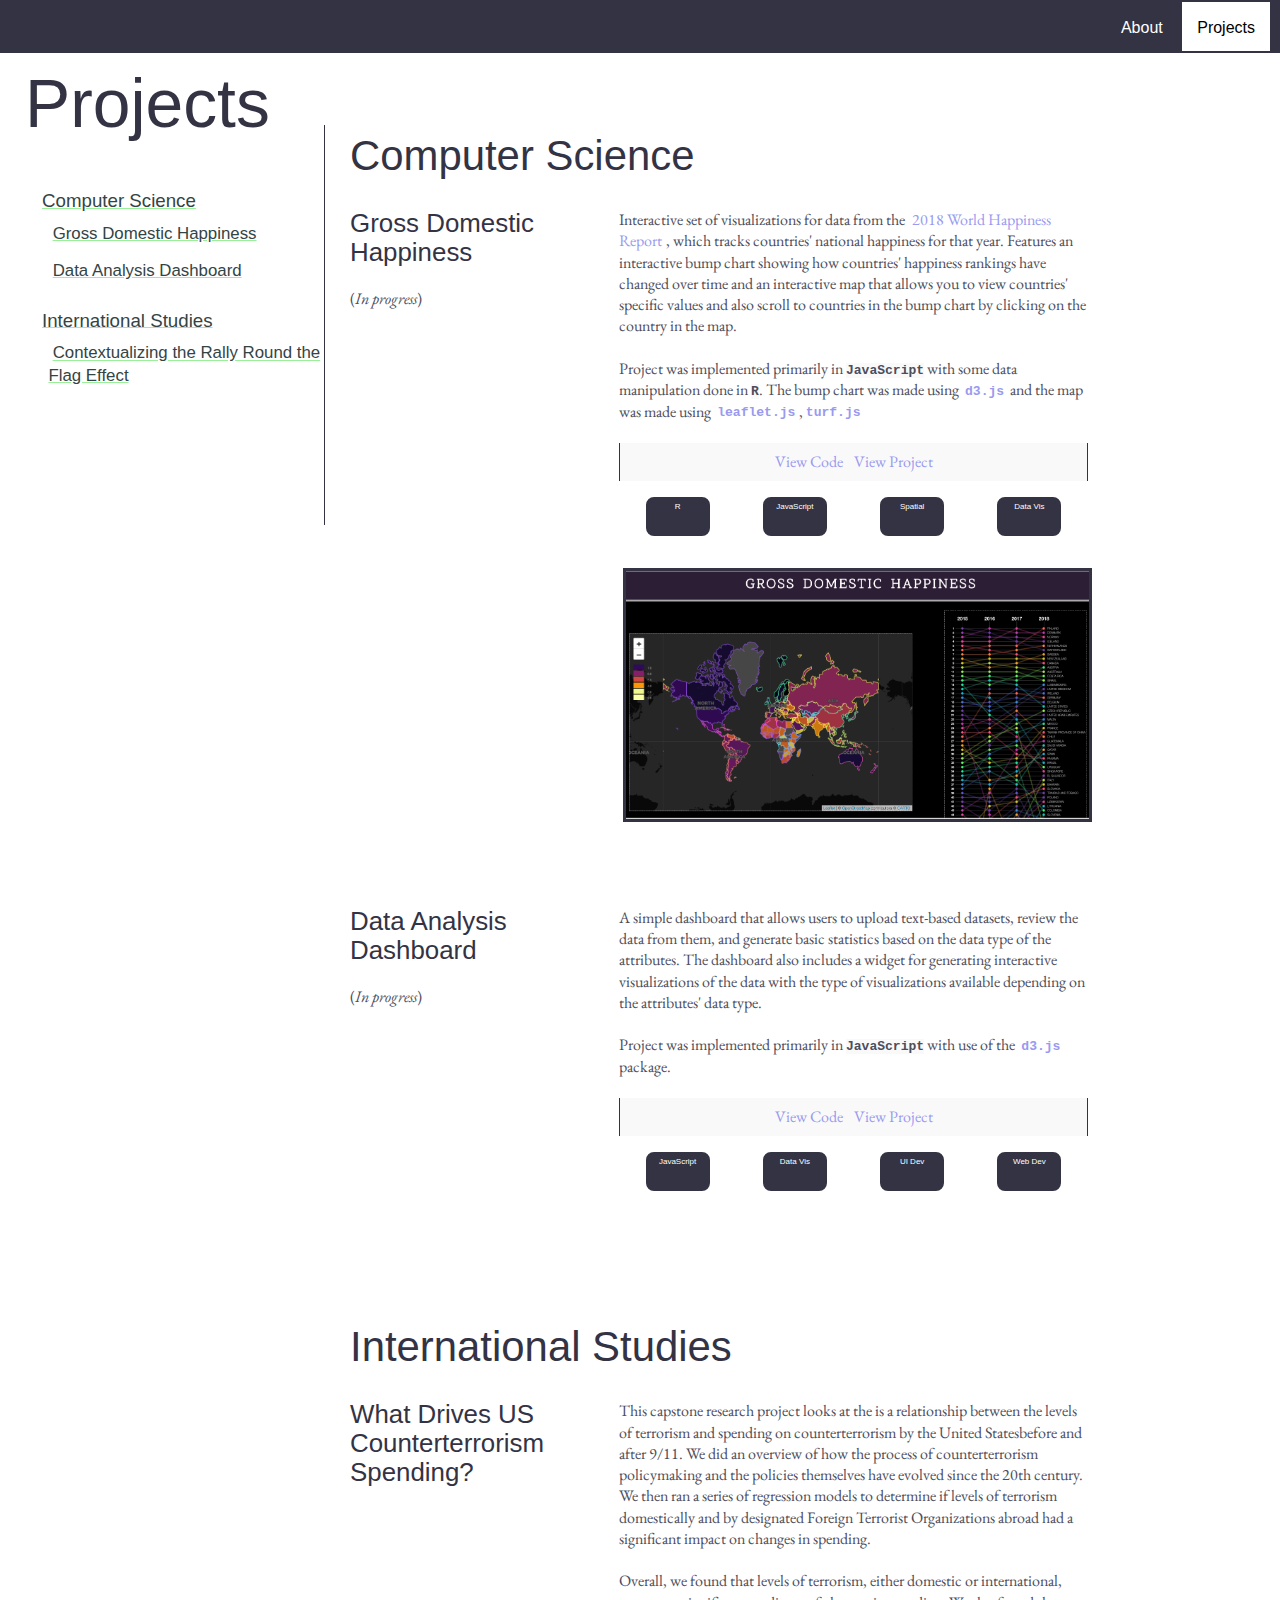
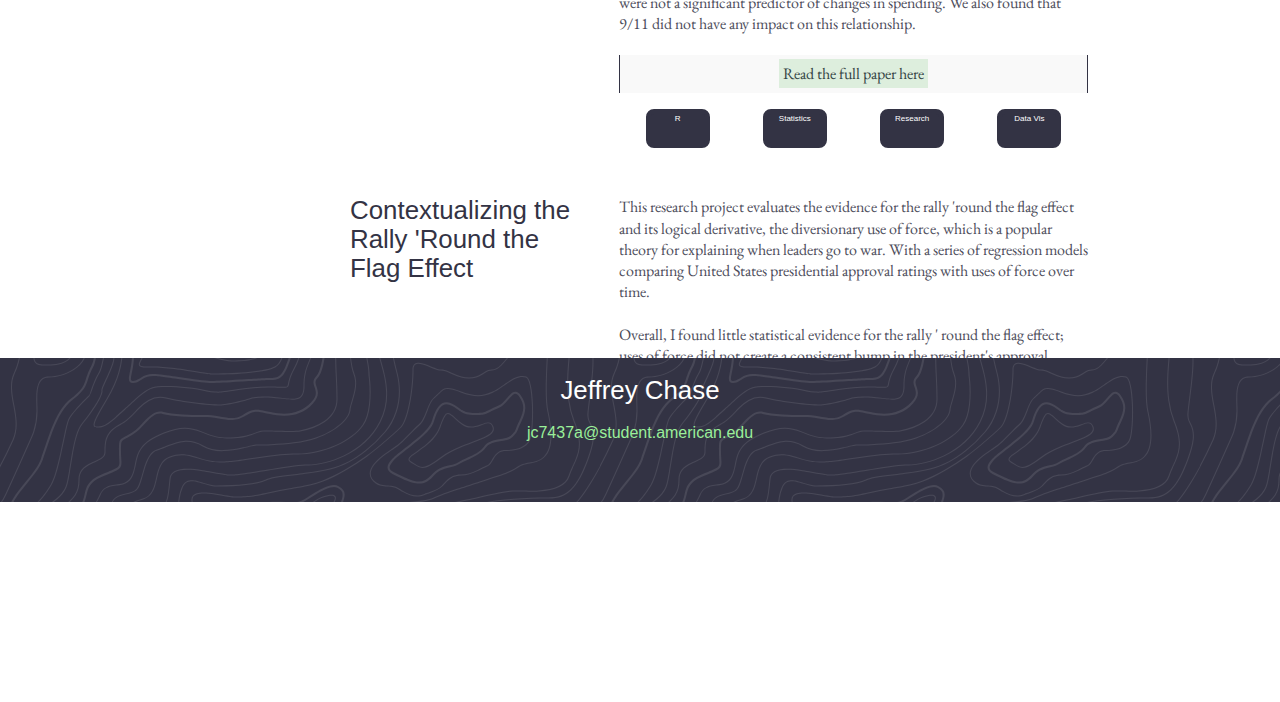
==== projects.html @ e6c0505d "updated background; added content" ====
<!DOCTYPE html>
<html lang="en">

<head>
  <meta charset="utf-8">
  <meta name="viewport" content="width=device-width, initial-scale=1.0">
  <title>Jeffrey Chase | Personal Webpage</title>
  <link rel="stylesheet" href="styles/reset.css">
  <link href="https://fonts.googleapis.com/css?family=EB+Garamond|Inconsolata" rel="stylesheet">
  <link rel="stylesheet" href="https://use.fontawesome.com/releases/v5.8.1/css/all.css" integrity="sha384-50oBUHEmvpQ+1lW4y57PTFmhCaXp0ML5d60M1M7uH2+nqUivzIebhndOJK28anvf" crossorigin="anonymous">
  <link rel="stylesheet" href="styles/base.css">
  <script src="scripts/dynamic.js"></script>
</head>


<body>
  <header>
    <h1> Projects </h1>

    <ul id="internal-nav">
      <li>
        <a href="#comp-sci">Computer Science</a>
        <ul>
          <li><a href="#gross-domestic-happiness">Gross Domestic Happiness</a></li>
          <li><a href="#data-analysis-dashboard">Data Analysis Dashboard</a></li>
        </ul>
      </li>
      <li>
        <a href="#international-studies">International Studies</a>
        <ul>
          <li><a href="#rally">Contextualizing the Rally Round the Flag Effect</a></li>
        </ul>
      </li>

    </ul>
  </header>
  <nav>
    <button class="navbutton fas fa-bars"></button>
    <ul>
      <li><a href="index.html">About</a></li>
      <!--      <li><a href="resume.html">Resume</a></li>-->
      <!--      <li><a href="research.html">Research</a></li>-->
      <li><a class='current' href="projects.html">Projects</a></li>
    </ul>
  </nav>
  <article>
    <h2 id="comp-sci"> Computer Science </h2>
    <section>
      <div class="columns">
        <div class='left'>
          <h3 id="gross-domestic-happiness"> Gross Domestic Happiness </h3>
          <p> (<em>In progress</em>) </p>
        </div>

        <div class='right'>
          <p>
            Interactive set of visualizations for data from the <a href="http://worldhappiness.report/ed/2018/">2018 World Happiness Report</a>, which tracks countries' national happiness for that year. Features an interactive bump chart showing how countries' happiness rankings have changed over time and an interactive map that allows you to view countries' specific values and also scroll to countries in the bump chart by clicking on the country in the map.
          </p>
          <p>
            Project was implemented primarily in <span class="code javascript lang">JavaScript</span> with some data manipulation done in <span class="code r lang">R</span>. The bump chart was made using <a target="_blank" href="https://d3js.org/" class="code">d3.js</a> and the map was made using <a target="_blank" href="https://leafletjs.com/" class="code">leaflet.js</a>,<a class="code" href="http://turfjs.org/" target="_blank">turf.js</a>
          </p>
          <div class="links">
            <a href="https://github.com/jeffrey-chase/Gross_Domestic_Happiness">View Code <span class="fab fa-github" target="_blank"> </span></a> <a href="https://jeffrey-chase.github.io/Gross_Domestic_Happiness/" target="_blank"> View Project <span class='far fa-window-maximize'></span></a>
          </div>
          <div class="tags">
            <div>
              <span class="fab fa-r-project"></span>
              <span>R</span>
            </div>
            <div>
              <span class="fab fa-js"></span>
              <span>JavaScript</span>
            </div>
            <div>
              <span class="fas fa-globe-americas"></span>
              <span>Spatial</span>
            </div>
            <div>
              <span class="fas fa-chart-area"></span>
              <span>Data Vis</span>
            </div>
          </div>
          <a href="https://jeffrey-chase.github.io/Gross_Domestic_Happiness/">
            <img class='preview' src="content/img/previews/gdh_screencapture.png">
          </a>
        </div>
      </div>
      <div class="columns">
        <div class='left'>
          <h3 id="data-analysis-dashboard"> Data Analysis Dashboard </h3>
          <p> (<em>In progress</em>) </p>

        </div>

        <div class='right'>

          <p>
            A simple dashboard that allows users to upload text-based datasets, review the data from them, and generate basic statistics based on the data type of the attributes. The dashboard also includes a widget for generating interactive visualizations of the data with the type of visualizations available depending on the attributes' data type.
          </p>
          <p>
            Project was implemented primarily in <span class="code javascript lang">JavaScript</span> with use of the <a target="_blank" href="https://d3js.org/" class="code">d3.js</a> package.
          </p>
          <div class="links">
            <a href="https://github.com/jeffrey-chase/data-analysis-dashboard">View Code <span class="fab fa-github" target="_blank"> </span></a> <a href="https://jeffrey-chase.github.io/data-analysis-dashboard/" target="_blank"> View Project <span class='far fa-window-maximize'></span></a>
          </div>

          <div class="tags">
            <div>
              <span class="fab fa-js"></span>
              <span>JavaScript</span>
            </div>
            <div>
              <span class="fas fa-chart-area"></span>
              <span>Data Vis</span>
            </div>
            <div>
              <span class="fas fa-sliders-h"></span>
              <span>UI Dev</span>
            </div>
            <div>
              <span class="fas fa-globe"></span>
              <span>Web Dev</span>
            </div>
          </div>

        </div>
      </div>
    </section>
  </article>

  <article>
    <h2 id="international-studies"> International Studies </h2>
    <section>
      <div class="columns">
        <div class="left">
          <h3 id="counterterrorism-spending"> What Drives US Counterterrorism Spending? </h3>
        </div>
        <div class="right">
          <p>
            This capstone research project looks at the is a relationship between the levels of terrorism and spending on counterterrorism by the United Statesbefore and after 9/11. We did an overview of how the process of counterterrorism policymaking and the policies themselves have evolved since the 20th century. We then ran a series of regression models to determine if levels of terrorism domestically and by designated Foreign Terrorist Organizations abroad had a significant impact on changes in spending.
          </p>
          <p>
            Overall, we found that levels of terrorism, either domestic or international, were not a significant predictor of changes in spending. We also found that 9/11 did not have any impact on this relationship. 
          </p>
          <div class="links">
            <a href="content/articles/Chase_Holton_Capstone.pdf" target="_blank">Read the full paper here <span class="fas fa-file"></span></a>
          </div>
          <div class="tags">
            <div>
              <span class="fab fa-r-project"></span>
              <span>R</span>
            </div>
            <div>
              <span class="fas fa-calculator"></span>
              <span>Statistics</span>
            </div>
            <div>
              <span class="fas fa-book"></span>
              <span>Research</span>
            </div>
            <div>
              <span class="fas fa-chart-area"></span>
              <span>Data Vis</span>
            </div>
          </div>
        </div>
      </div>
      <div class="columns">
        <div class="left">
          <h3 id="rally"> Contextualizing the Rally &#39;Round the Flag Effect </h3>
        </div>
        <div class="right">
          <p>
            This research project evaluates the evidence for the rally &#39;round the flag effect and its logical derivative, the diversionary use of force, which is a popular theory for explaining when leaders go to war. With a series of regression models comparing United States presidential approval ratings with uses of force over time.
          </p>
          <p>
            Overall, I found little statistical evidence for the rally &#39; round the flag effect; uses of force did not create a consistent bump in the president's approval ratings.
          </p>
          <div class="links">
            <a href="content/articles/Chase_Rally_Paper.pdf" target="_blank">Read the full paper here <span class="fas fa-file"></span></a>
          </div>
          <div class="tags">
            <div>
              <span class="fab fa-r-project"></span>
              <span>R</span>
            </div>
            <div>
              <span class="fas fa-calculator"></span>
              <span>Statistics</span>
            </div>
            <div>
              <span class="fas fa-book"></span>
              <span>Research</span>
            </div>
            <div>
              <span class="fas fa-chart-area"></span>
              <span>Data Vis</span>
            </div>
          </div>
        </div>
      </div>
    </section>

  </article>
  <footer>
    <div>
      <h3>Jeffrey Chase</h3>
      <ul>
        <li><a href="mailto:jc7437a@student.american.edu">jc7437a@student.american.edu</a></li>
        <li>
          <a class="fab fa-linkedin" href="https://www.linkedin.com/in/jeffrey-chase-7b0656160/" target="_blank"></a>
          <a class="fab fa-github" href="https://github.com/jeffrey-chase" target="_blank"></a>
        </li>
      </ul>
    </div>
  </footer>
</body>

</html>
---- styles/base.css ----
/* Base Settings */
html {
  box-sizing: border-box;
  margin: 0;
}

*,
*:before,
*:after {
  box-sizing: inherit;
}

body {
/*  background-image: url(../content/img/backgrounds/diagonal-lines.svg);*/
  color: #4D4D5B;
  font-family: "EB Garamond", "Garamond", "Times New Roman", "Times", serif;
  font-size: 1em;
  height: 100%;
  line-height: 1.33;
  margin-top: 50px;
  min-height: 100vh;
  position: relative;
  -webkit-font-smoothing: antialiased;
  -moz-osx-font-smoothing: grayscale;
}

em {
  font-style: italic;
}

p {
  margin: 1.33em 0;
}

p:first-child {
  margin: 0 0 1.33em 0;
}

h1,
h2,
h3,
h4 {
  color: #333344;
  font-weight: 300;
  font-family: "HelveticaNeue-Light", "Helvetica Neue Light", "Helvetica Neue", Helvetica, Arial, "Lucida Grande", sans-serif;
}

h1 {
  font-size: 4.236em;
  line-height: 1.33;
  margin: 0.5em 1em;

}

h2 {
  font-size: 2.618em;
  line-height: 1.22;
  margin: 0.67em 0;
}

h3,
h4 {

  font-size: 1.618em;
  line-height: 1.111;
  margin: 0.67em 0;
}

h4 {
  font-size: 1.314em;
}

a {
  background: #DDEEDD;
  color: #334444;
  padding: 0.25em;
}

a:visited {
  color: #EF999A;
}

a:hover {
  border-bottom: 0.215em solid #9AEF99;
  color: #333344;
  text-decoration: none;
}

a[href^='http'] {
  background: none;
  border-bottom: none;
  color: #999aef;
}

a[href^='http']:hover {
  color: #9AEF99;
}

a[class^='fa'] {
  color: inherit;
  font-size: 1.25em;
}

a[href^='#'] {
  background: none;
  text-decoration: underline;
  text-decoration-color: #9AEF99;
}

a[href^='#']:visited {
  color: inherit;
}

a[href^='#']:hover {
  border: none;
  color: #9AEF99;
}

img.preview {
  border: 0.2em solid #333344;
  margin: 2em 0;
  width: 100%;
}




/* Header and Navigation Bar Styling */

header {
  background: white;
  text-align: center;
  font-family: "HelveticaNeue-Light", "Helvetica Neue Light", "Helvetica Neue", Helvetica, Arial, "Lucida Grande", sans-serif;
  width: 100%;
}

header::after {
  border-top: 0.22em solid #333344;
  /*  float: right;*/
  display: block;
  margin: 0 auto;
  width: 66%;
  content: "";

}

header ul {
  padding: 0;
}


header li {
  font-size: 0.9em;
  padding: 0.33em 0 0.33em 0.33em;
  margin: 0.22em 0 0.22em 0.33em;
  list-style: none;
}


header [class^='fa']::before {
  font-size: 1.5em;
}


nav {
  background: #333344;
  border-bottom: 0.25em solid #333344;
  font-family: "HelveticaNeue-Light", "Helvetica Neue Light", "Helvetica Neue", Helvetica, Arial, "Lucida Grande", sans-serif;
  /*  padding: 15px;*/
  position: fixed;
  text-align: right;
  top: 0px;
  right: 0;
  left: 0;
  width: 100%;
}

nav ul {
  display: none;
  width: 100vw;

}

nav li {
  text-align: center;
  margin: 0;
  width: 100%;
}

nav ul.show {
  display: block;
  margin: 0;
  padding: 0;
}

.navbutton {
  border: none;
  background: #333344;
  color: white;
  display: inline-block;
  font-size: 1.5em;
  padding: 10px;
}

.navbutton:active {
  color: #9AEF99;
}

nav a {
  background: none;
  color: white;
  display: inline-block;
  padding: 15px 15px 10px 15px;
  width: 100%;
}

nav a:hover,
nav a:visited,
nav a:active,
.current {
  background: white !important;
}

.current {
  border-bottom: 0.215em solid white;
  color: black !important;
}

#internal-nav {
  display: none;
  font-size: 1.3em;
}


/* Footer */
footer {
  /*  background: #333344;*/
  background-color: #333344;
  background-image: url(../content/img/backgrounds/topography.svg);
  /*  filter: opacity(50%);*/
  font-family: "Helvetica Neue", Helvetica, Arial, "Lucida Grande", sans-serif;
  bottom: 0;
  position: absolute;
  text-align: center;
  width: 100%;
}



footer h3 {
  color: white !important;
}

footer a {
  background: none;
  color: #9AEF99 !important;
}

footer a:hover {
  color: #D9F9D9 !important;
}

/* Body Copy Layout */

article {
  margin-top: 130px;
  width: 80%;
  margin-left: 10%;
}

.columns {
  align-content: center;
  align-items: flex-start;
  display: flex;
  flex-flow: row wrap;
  justify-content: space-between;
}

.columns:not(:first-child) {
  margin-top: 3em;
}


.left {
  flex: 1 1 100px;
  padding: 0 2em 0 0;
}

.left h3 {
  margin-top: 0;
}

.right {
  flex: 1 3 300px;
}

.links {
  background: #f9f9f9;
  border-left: 0.11em solid #333344;
  border-right: 0.11em solid #333344;
  padding: 0.5em;
  text-align: center;
}

.tags {
  align-content: center;
  display: flex;
  font-family: "HelveticaNeue-Light", "Helvetica Neue Light", "Helvetica Neue", Helvetica, Arial, "Lucida Grande", sans-serif;
  flex-flow: row wrap;
  justify-content: space-around;
  text-align: center;
  margin-top: 1em;
}

.tags div {
  background: #333344;
  border: 0.33em solid #333344;
  border-radius: 0.5em;
  color: white;
  height: 2.47em;
  width: 4em;


}

.tags div span:nth-child(1) {
  font-size: 1.33em;
}

.tags div span:nth-child(2) {
  display: block;
  font-size: 0.5em;
}

article:last-of-type {
  margin-bottom: 200px;
}

li {
  margin: 0.66em 0 1em 0;
}

/* Code */

code,
.code {
  background: #f9f9f9;
  font-size: 0.814em;
  font-weight: bolder;
  font-family: 'Incosolata', 'Courier New', 'Courier', monospace;
  /*  letter-spacing: 0.1em;*/
}

.lang {
  font-weight: bold
}

.javascript {
  /*  background: #ffff99;*/
}

.r {
  /*  background: #ccccff;*/
}



@media only screen and (min-width: 800px) {

  header {
    min-height: 500px;
    text-align: left;
    position: fixed;
    left: 25px;
    top: 25px;
    width: 300px;
  }

  h1 {
    margin: 0.5em 0;
  }

  header::after {
    border: none;
    border-right: 0.1em solid #333344;
    height: 400px;
    position: absolute;
    top: 100px;
    right: 0;
  }

  nav {
    border: none;
    padding: 2px 10px;
  }

  nav ul {
    display: inline-block;
    float: right;
    position: relative;
    width: auto;
  }

  nav ul li {
    display: inline-block;
    margin: 0;
    list-style: none;
    width: auto;
  }

  .navbutton {
    display: none;
  }

  article {
    width: calc(85% - 350px);
    margin-left: 350px;
  }

  #internal-nav {
    display: block;
  }

}
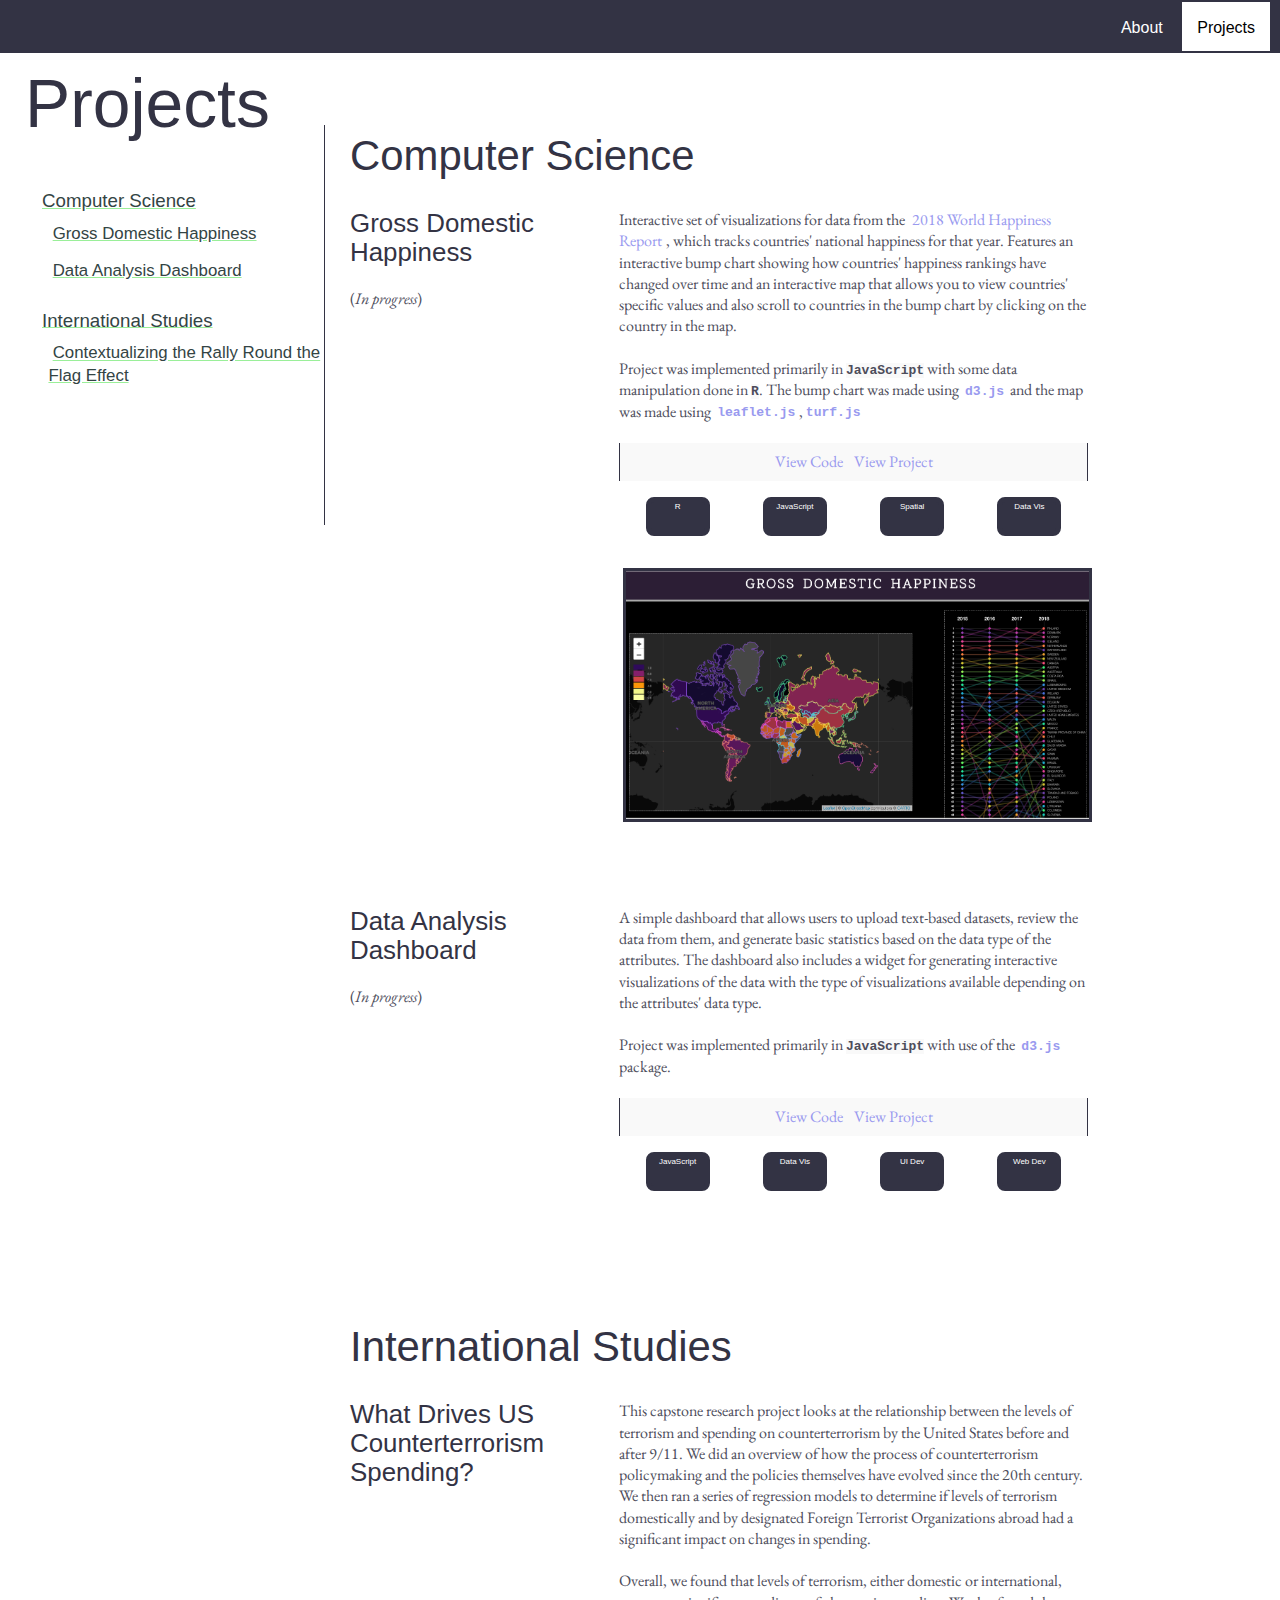
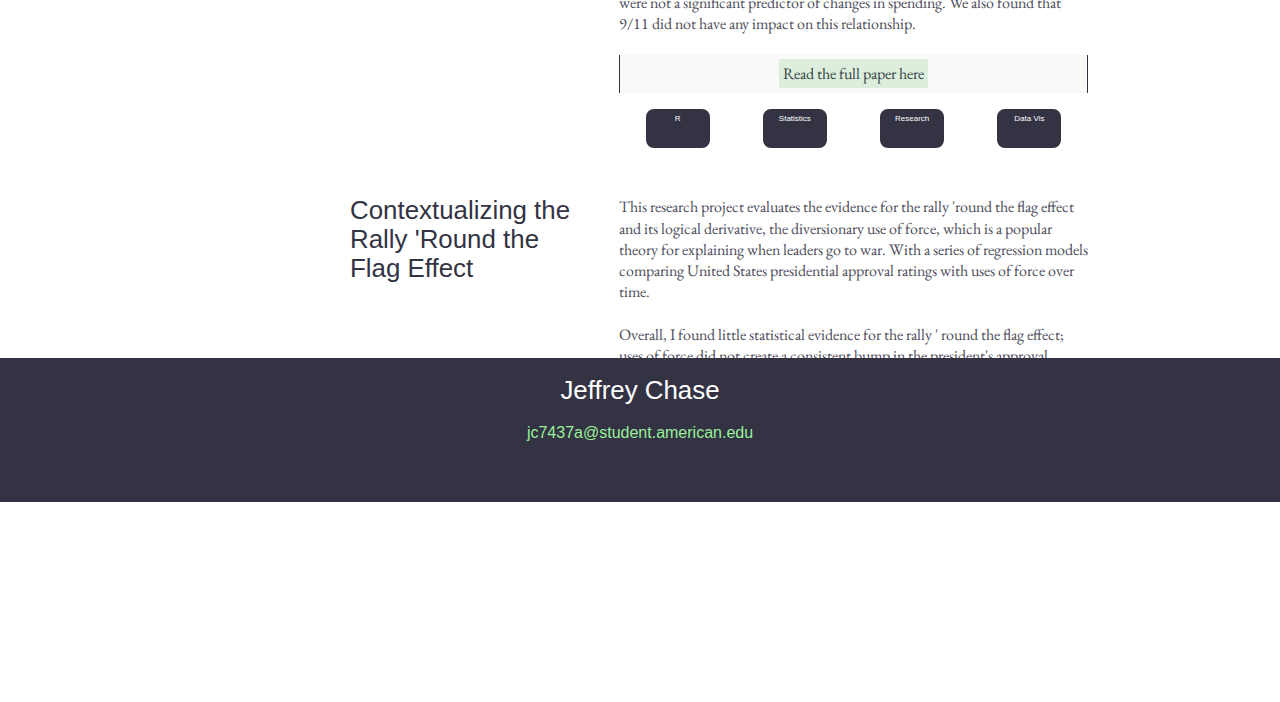
==== commit 1c932013: "typo fixed" ====
--- a/projects.html
+++ b/projects.html
@@ -137,7 +137,7 @@
         </div>
         <div class="right">
           <p>
-            This capstone research project looks at the is a relationship between the levels of terrorism and spending on counterterrorism by the United Statesbefore and after 9/11. We did an overview of how the process of counterterrorism policymaking and the policies themselves have evolved since the 20th century. We then ran a series of regression models to determine if levels of terrorism domestically and by designated Foreign Terrorist Organizations abroad had a significant impact on changes in spending.
+            This capstone research project looks at the relationship between the levels of terrorism and spending on counterterrorism by the United States before and after 9/11. We did an overview of how the process of counterterrorism policymaking and the policies themselves have evolved since the 20th century. We then ran a series of regression models to determine if levels of terrorism domestically and by designated Foreign Terrorist Organizations abroad had a significant impact on changes in spending.
           </p>
           <p>
             Overall, we found that levels of terrorism, either domestic or international, were not a significant predictor of changes in spending. We also found that 9/11 did not have any impact on this relationship. 
--- a/styles/base.css
+++ b/styles/base.css
@@ -11,7 +11,7 @@
 }
 
 body {
-/*  background-image: url(../content/img/backgrounds/diagonal-lines.svg);*/
+  /*  background-image: url(../content/img/backgrounds/diagonal-lines.svg);*/
   color: #4D4D5B;
   font-family: "EB Garamond", "Garamond", "Times New Roman", "Times", serif;
   font-size: 1em;
@@ -236,7 +236,7 @@
 footer {
   /*  background: #333344;*/
   background-color: #333344;
-  background-image: url(../content/img/backgrounds/topography.svg);
+/*  background-image: url(../content/img/backgrounds/diagonal-lines.svg);*/
   /*  filter: opacity(50%);*/
   font-family: "Helvetica Neue", Helvetica, Arial, "Lucida Grande", sans-serif;
   bottom: 0;
@@ -390,6 +390,7 @@
   }
 
   nav {
+/*    background-image: url(../content/img/backgrounds/diagonal-lines.svg);*/
     border: none;
     padding: 2px 10px;
   }
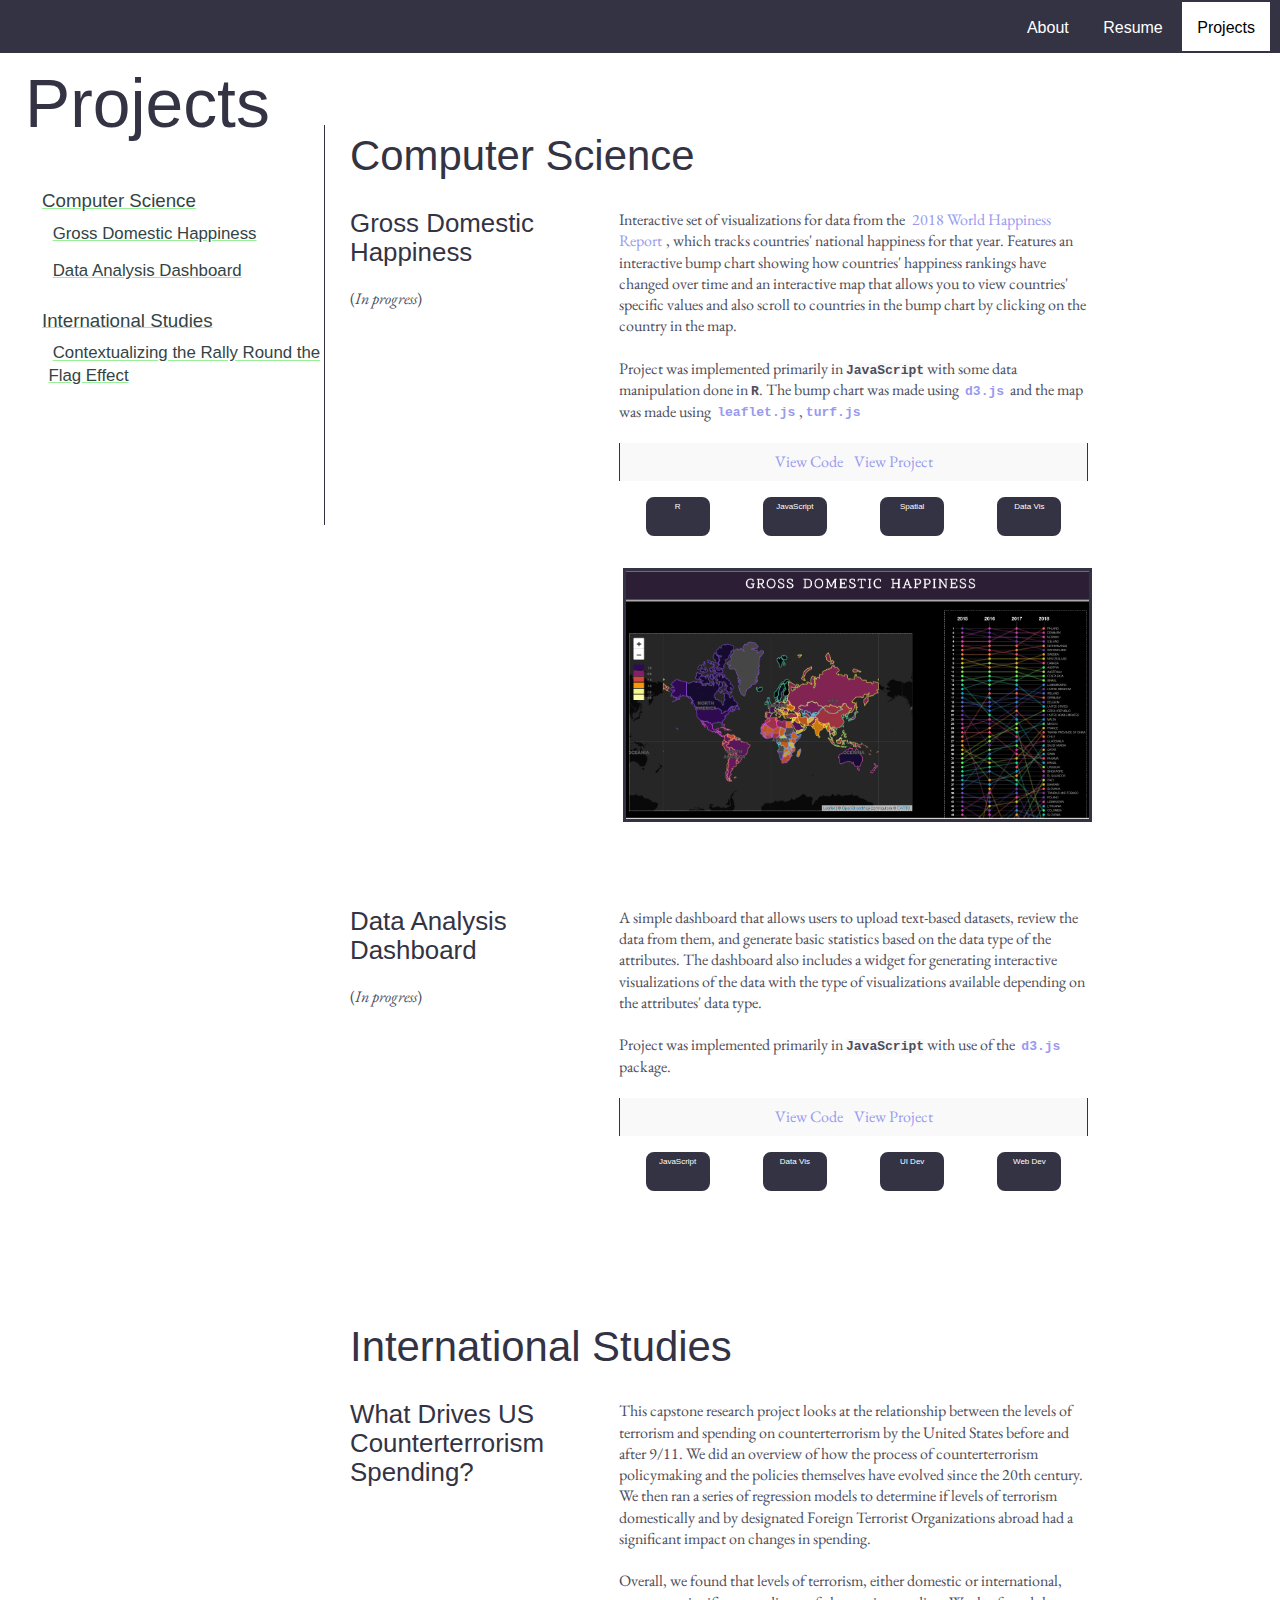
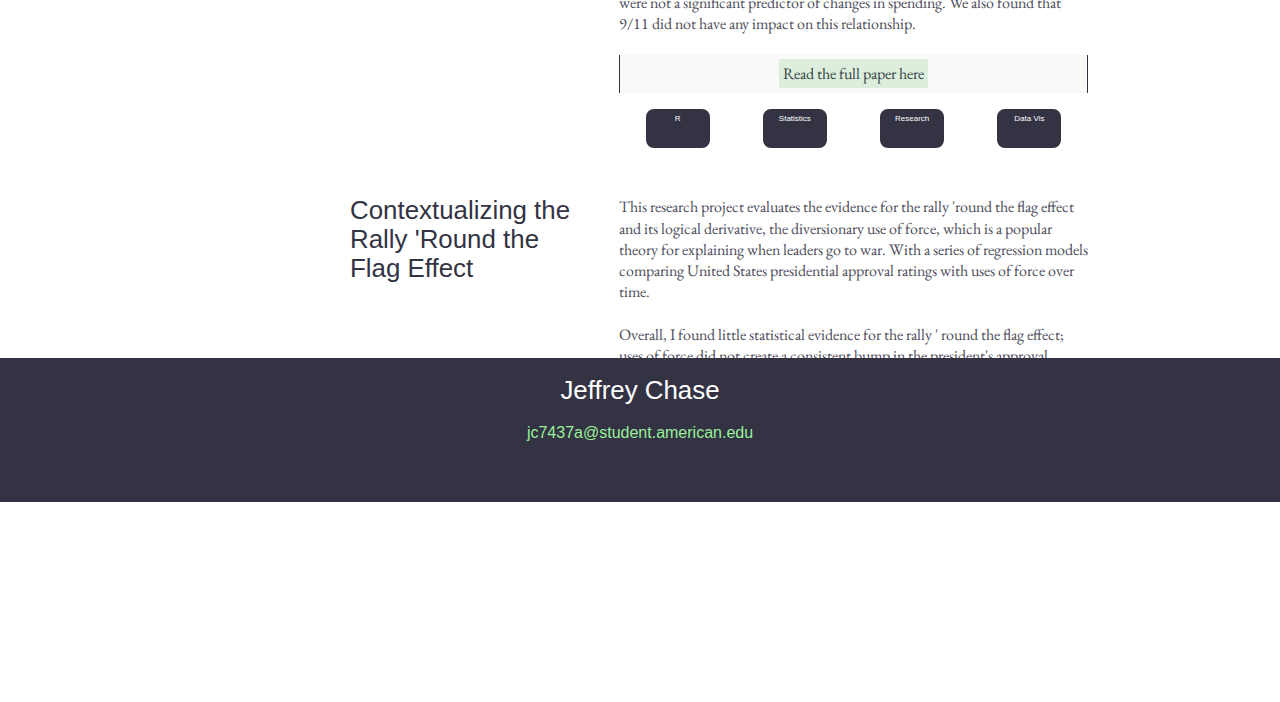
==== commit b9bd78bf: "added resume" ====
--- a/projects.html
+++ b/projects.html
@@ -38,7 +38,7 @@
     <button class="navbutton fas fa-bars"></button>
     <ul>
       <li><a href="index.html">About</a></li>
-      <!--      <li><a href="resume.html">Resume</a></li>-->
+      <li><a href="content/resumes/Jeffrey_Chase_2019_Resume.pdf">Resume</a></li>
       <!--      <li><a href="research.html">Research</a></li>-->
       <li><a class='current' href="projects.html">Projects</a></li>
     </ul>
@@ -140,7 +140,7 @@
             This capstone research project looks at the relationship between the levels of terrorism and spending on counterterrorism by the United States before and after 9/11. We did an overview of how the process of counterterrorism policymaking and the policies themselves have evolved since the 20th century. We then ran a series of regression models to determine if levels of terrorism domestically and by designated Foreign Terrorist Organizations abroad had a significant impact on changes in spending.
           </p>
           <p>
-            Overall, we found that levels of terrorism, either domestic or international, were not a significant predictor of changes in spending. We also found that 9/11 did not have any impact on this relationship. 
+            Overall, we found that levels of terrorism, either domestic or international, were not a significant predictor of changes in spending. We also found that 9/11 did not have any impact on this relationship.
           </p>
           <div class="links">
             <a href="content/articles/Chase_Holton_Capstone.pdf" target="_blank">Read the full paper here <span class="fas fa-file"></span></a>
--- a/styles/base.css
+++ b/styles/base.css
@@ -236,7 +236,7 @@
 footer {
   /*  background: #333344;*/
   background-color: #333344;
-/*  background-image: url(../content/img/backgrounds/diagonal-lines.svg);*/
+  /*  background-image: url(../content/img/backgrounds/diagonal-lines.svg);*/
   /*  filter: opacity(50%);*/
   font-family: "Helvetica Neue", Helvetica, Arial, "Lucida Grande", sans-serif;
   bottom: 0;
@@ -390,7 +390,7 @@
   }
 
   nav {
-/*    background-image: url(../content/img/backgrounds/diagonal-lines.svg);*/
+    /*    background-image: url(../content/img/backgrounds/diagonal-lines.svg);*/
     border: none;
     padding: 2px 10px;
   }
@@ -409,6 +409,11 @@
     width: auto;
   }
 
+  .left {
+/*    text-align: right;*/
+
+  }
+
   .navbutton {
     display: none;
   }
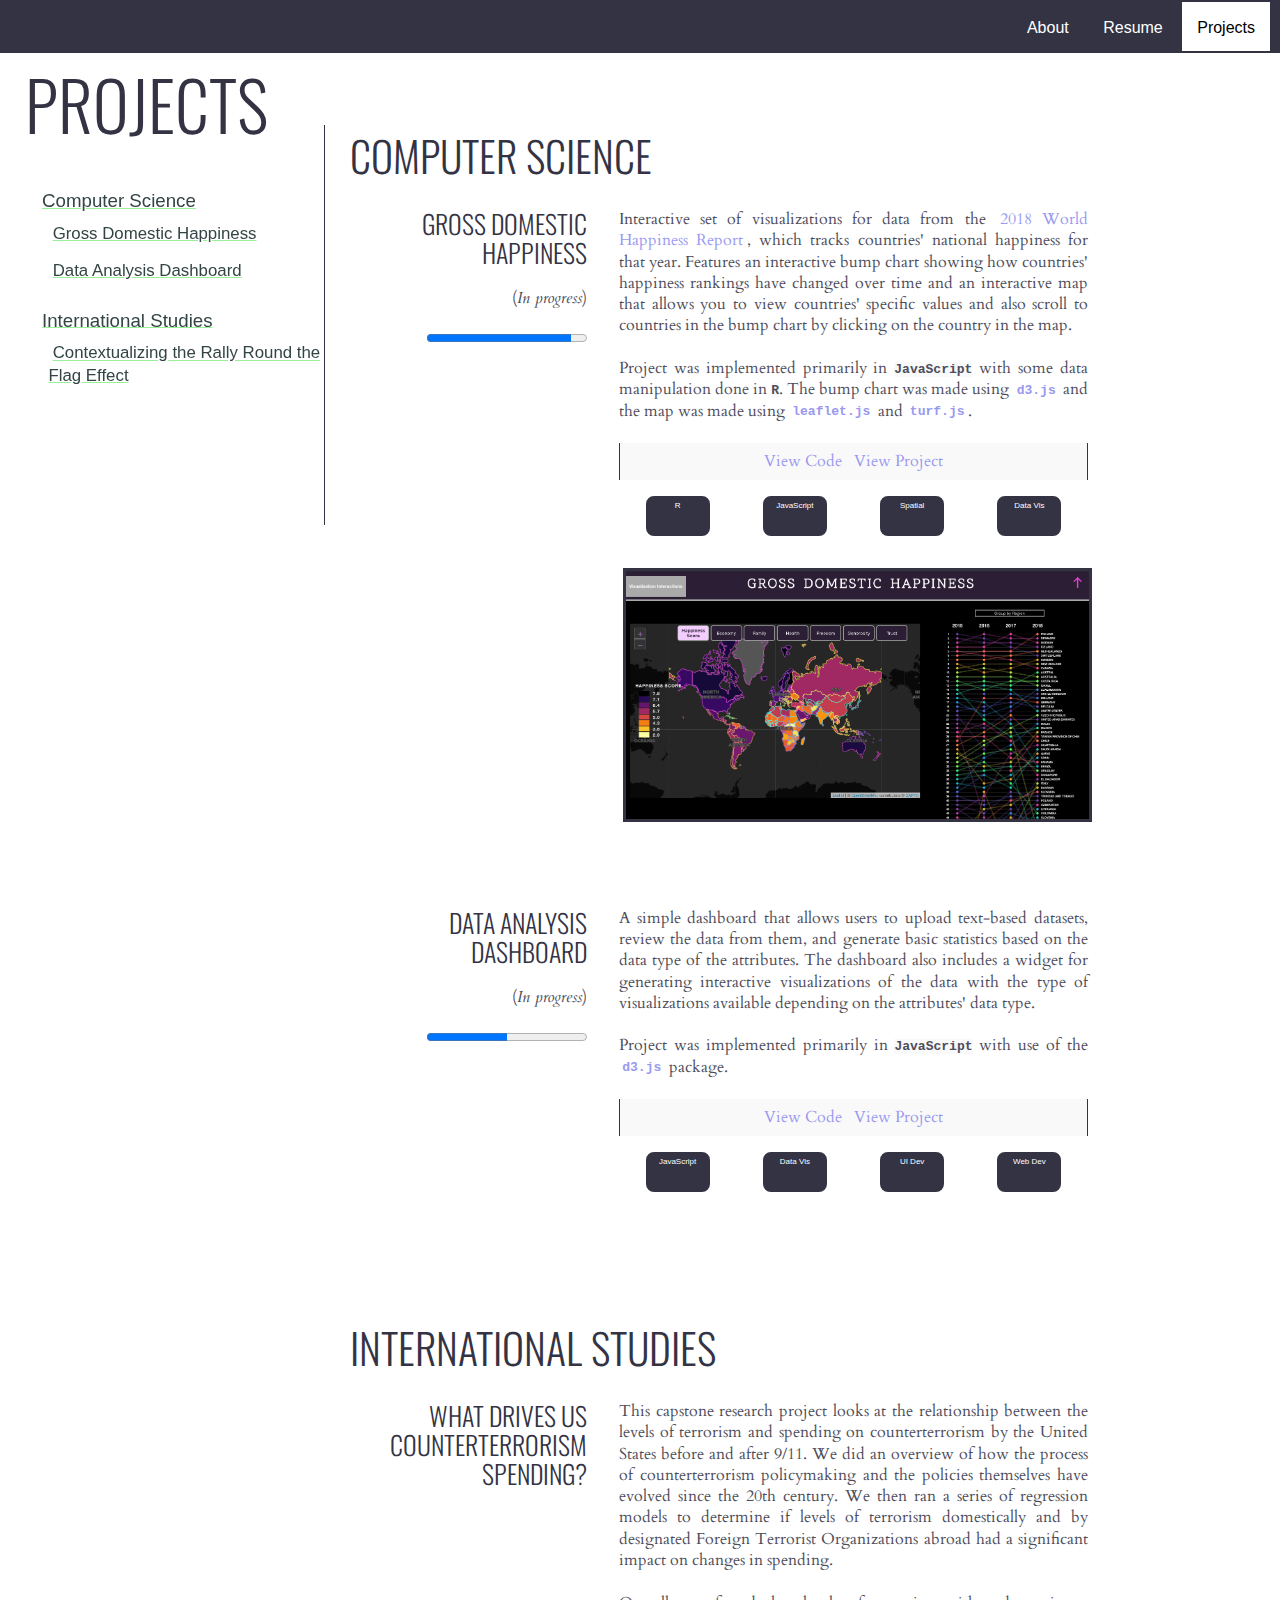
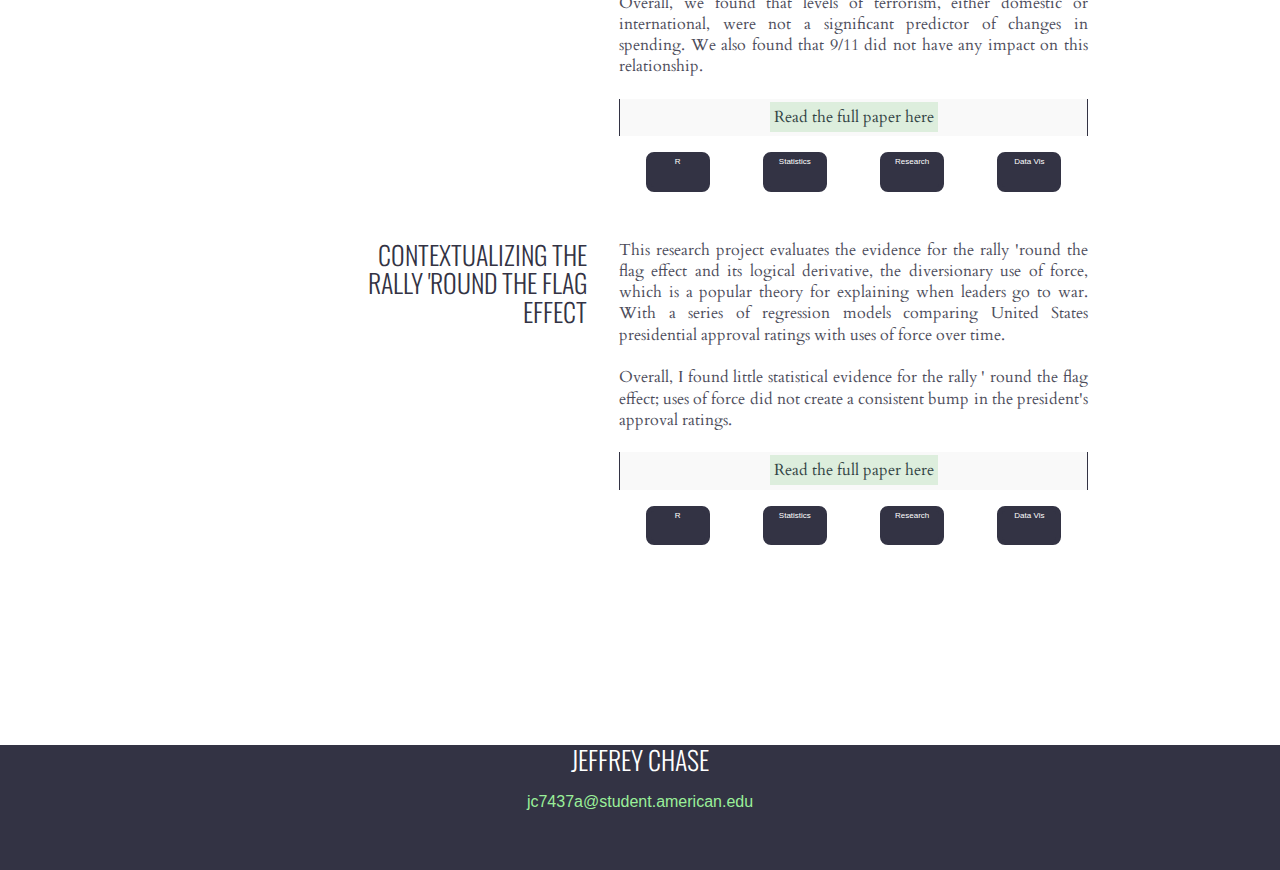
==== commit 46a984aa: "content updates; style updates" ====
--- a/projects.html
+++ b/projects.html
@@ -2,11 +2,14 @@
 <html lang="en">
 
 <head>
+  <link href="https://fonts.googleapis.com/css?family=Cardo:400,700|Oswald" rel="stylesheet">
   <meta charset="utf-8">
   <meta name="viewport" content="width=device-width, initial-scale=1.0">
+  <meta name="author" content="Jeffrey Chase">
+  <meta name="description" content="Personal webpage for Jeffrey Chase ">
   <title>Jeffrey Chase | Personal Webpage</title>
   <link rel="stylesheet" href="styles/reset.css">
-  <link href="https://fonts.googleapis.com/css?family=EB+Garamond|Inconsolata" rel="stylesheet">
+  <!--  <link href="https://fonts.googleapis.com/css?family=EB+Garamond|Inconsolata" rel="stylesheet">-->
   <link rel="stylesheet" href="https://use.fontawesome.com/releases/v5.8.1/css/all.css" integrity="sha384-50oBUHEmvpQ+1lW4y57PTFmhCaXp0ML5d60M1M7uH2+nqUivzIebhndOJK28anvf" crossorigin="anonymous">
   <link rel="stylesheet" href="styles/base.css">
   <script src="scripts/dynamic.js"></script>
@@ -50,6 +53,7 @@
         <div class='left'>
           <h3 id="gross-domestic-happiness"> Gross Domestic Happiness </h3>
           <p> (<em>In progress</em>) </p>
+          <progress value="90" max="100"></progress>
         </div>
 
         <div class='right'>
@@ -57,7 +61,7 @@
             Interactive set of visualizations for data from the <a href="http://worldhappiness.report/ed/2018/">2018 World Happiness Report</a>, which tracks countries' national happiness for that year. Features an interactive bump chart showing how countries' happiness rankings have changed over time and an interactive map that allows you to view countries' specific values and also scroll to countries in the bump chart by clicking on the country in the map.
           </p>
           <p>
-            Project was implemented primarily in <span class="code javascript lang">JavaScript</span> with some data manipulation done in <span class="code r lang">R</span>. The bump chart was made using <a target="_blank" href="https://d3js.org/" class="code">d3.js</a> and the map was made using <a target="_blank" href="https://leafletjs.com/" class="code">leaflet.js</a>,<a class="code" href="http://turfjs.org/" target="_blank">turf.js</a>
+            Project was implemented primarily in <span class="code javascript lang">JavaScript</span> with some data manipulation done in <span class="code r lang">R</span>. The bump chart was made using <a target="_blank" href="https://d3js.org/" class="code">d3.js</a> and the map was made using <a target="_blank" href="https://leafletjs.com/" class="code">leaflet.js</a> and <a class="code" href="http://turfjs.org/" target="_blank">turf.js</a>.
           </p>
           <div class="links">
             <a href="https://github.com/jeffrey-chase/Gross_Domestic_Happiness">View Code <span class="fab fa-github" target="_blank"> </span></a> <a href="https://jeffrey-chase.github.io/Gross_Domestic_Happiness/" target="_blank"> View Project <span class='far fa-window-maximize'></span></a>
@@ -89,7 +93,7 @@
         <div class='left'>
           <h3 id="data-analysis-dashboard"> Data Analysis Dashboard </h3>
           <p> (<em>In progress</em>) </p>
-
+          <progress value="50" max="100"></progress>
         </div>
 
         <div class='right'>
--- a/styles/base.css
+++ b/styles/base.css
@@ -13,7 +13,8 @@
 body {
   /*  background-image: url(../content/img/backgrounds/diagonal-lines.svg);*/
   color: #4D4D5B;
-  font-family: "EB Garamond", "Garamond", "Times New Roman", "Times", serif;
+    font-family: 'Cardo', "EB Garamond", "Garamond", "Times New Roman", "Times", serif;
+/*  font-family: "HelveticaNeue-Light", "Helvetica Neue Light", "Helvetica Neue", Helvetica, Arial, "Lucida Grande", sans-serif;*/
   font-size: 1em;
   height: 100%;
   line-height: 1.33;
@@ -29,6 +30,7 @@
 }
 
 p {
+  text-align: justify;
   margin: 1.33em 0;
 }
 
@@ -40,9 +42,11 @@
 h2,
 h3,
 h4 {
-  color: #333344;
+  color: #334;
   font-weight: 300;
-  font-family: "HelveticaNeue-Light", "Helvetica Neue Light", "Helvetica Neue", Helvetica, Arial, "Lucida Grande", sans-serif;
+  /*  font-family: "HelveticaNeue-Light", "Helvetica Neue Light", "Helvetica Neue", Helvetica, Arial, "Lucida Grande", sans-serif;*/
+  font-family: 'Oswald', sans-serif;
+  text-transform: uppercase;
 }
 
 h1 {
@@ -128,14 +132,13 @@
 /* Header and Navigation Bar Styling */
 
 header {
-  background: white;
   text-align: center;
   font-family: "HelveticaNeue-Light", "Helvetica Neue Light", "Helvetica Neue", Helvetica, Arial, "Lucida Grande", sans-serif;
   width: 100%;
 }
 
 header::after {
-  border-top: 0.22em solid #333344;
+  border-top: 0.22em solid #334;
   /*  float: right;*/
   display: block;
   margin: 0 auto;
@@ -163,8 +166,8 @@
 
 
 nav {
-  background: #333344;
-  border-bottom: 0.25em solid #333344;
+  background: #334;
+  border-bottom: 0.25em solid #334;
   font-family: "HelveticaNeue-Light", "Helvetica Neue Light", "Helvetica Neue", Helvetica, Arial, "Lucida Grande", sans-serif;
   /*  padding: 15px;*/
   position: fixed;
@@ -239,13 +242,13 @@
   /*  background-image: url(../content/img/backgrounds/diagonal-lines.svg);*/
   /*  filter: opacity(50%);*/
   font-family: "Helvetica Neue", Helvetica, Arial, "Lucida Grande", sans-serif;
-  bottom: 0;
-  position: absolute;
   text-align: center;
   width: 100%;
 }
-
-
+footer *:last-child {
+  margin-bottom: 0;
+  padding-bottom: 5px;
+}
 
 footer h3 {
   color: white !important;
@@ -296,8 +299,8 @@
 
 .links {
   background: #f9f9f9;
-  border-left: 0.11em solid #333344;
-  border-right: 0.11em solid #333344;
+  border-left: 0.11em solid #334;
+  border-right: 0.11em solid #334;
   padding: 0.5em;
   text-align: center;
 }
@@ -313,8 +316,8 @@
 }
 
 .tags div {
-  background: #333344;
-  border: 0.33em solid #333344;
+  background: #334;
+  border: 0.33em solid #334;
   border-radius: 0.5em;
   color: white;
   height: 2.47em;
@@ -382,7 +385,7 @@
 
   header::after {
     border: none;
-    border-right: 0.1em solid #333344;
+    border-right: 0.1em solid #334;
     height: 400px;
     position: absolute;
     top: 100px;
@@ -409,9 +412,12 @@
     width: auto;
   }
 
-  .left {
-/*    text-align: right;*/
-
+  .left * {
+    text-align: right;
+  }
+  
+  .left progress {
+    float: right;
   }
 
   .navbutton {
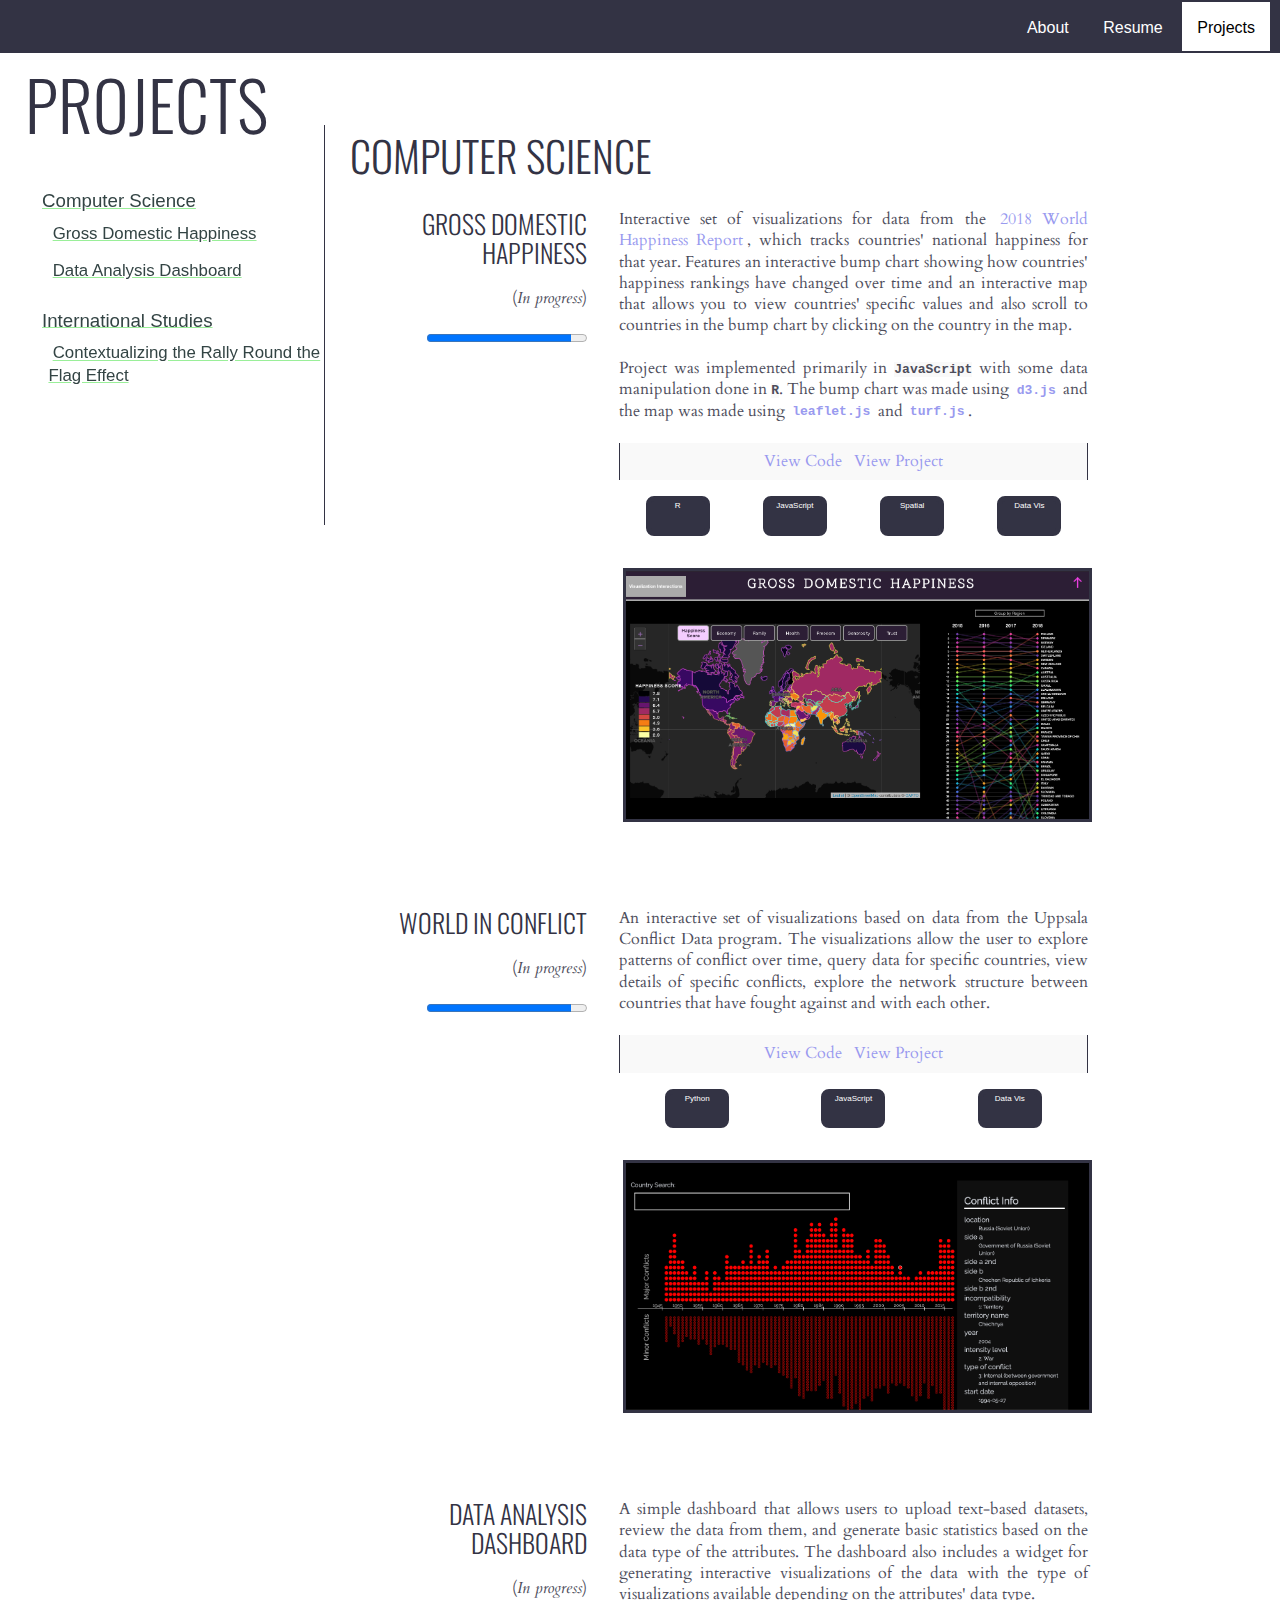
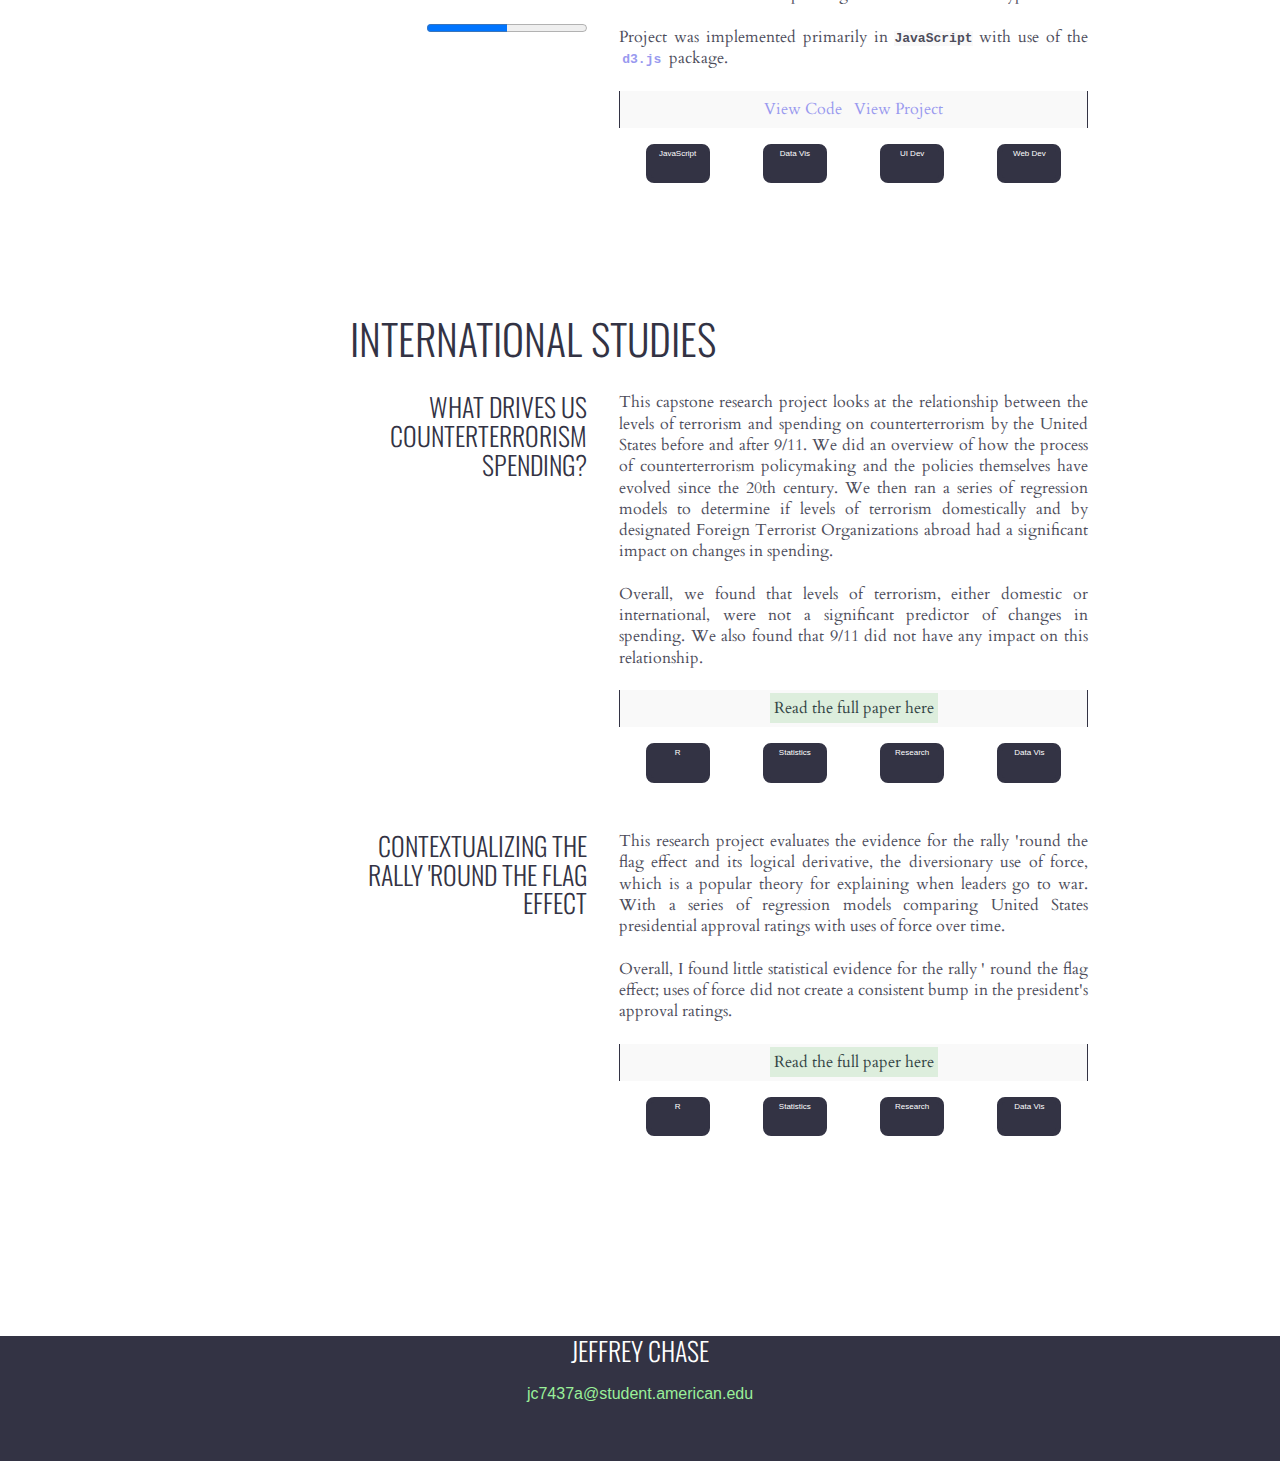
==== commit 49eddd1a: "add world conflicts project" ====
--- a/projects.html
+++ b/projects.html
@@ -90,6 +90,39 @@
         </div>
       </div>
       <div class="columns">
+        <div class="left">
+          <h3> World in Conflict </h3>
+          <p> (<em>In progress</em>)</p>
+          <progress value="90" max="100"></progress>
+        </div>
+        <div class="right">
+          
+          <p>
+            An interactive set of visualizations based on data from the Uppsala Conflict Data program. The visualizations allow the user to explore patterns of conflict over time, query data for specific countries, view details of specific conflicts, explore the network structure between countries that have fought against and with each other.  
+          </p>
+          <div class="links">
+            <a href="https://github.com/jeffrey-chase/world_conflicts">View Code <span class="fab fa-github" target="_blank"> </span></a> <a href="https://jeffrey-chase.github.io/world_conflicts/" target="_blank"> View Project <span class='far fa-window-maximize'></span></a>
+          </div>
+          <div class="tags">
+            <div>
+              <span class="fab fa-python"></span>
+              <span>Python</span>
+            </div>
+            <div>
+              <span class="fab fa-js"></span>
+              <span>JavaScript</span>
+            </div>
+            <div>
+              <span class="fas fa-chart-area"></span>
+              <span>Data Vis</span>
+            </div>
+          </div>
+          <a href="https://jeffrey-chase.github.io/world_conflicts/">
+            <img class='preview' src="content/img/previews/world_conflicts_screencapture.png">
+          </a>
+        </div>
+      </div>
+      <div class="columns">
         <div class='left'>
           <h3 id="data-analysis-dashboard"> Data Analysis Dashboard </h3>
           <p> (<em>In progress</em>) </p>
--- a/styles/base.css
+++ b/styles/base.css
@@ -19,7 +19,6 @@
   height: 100%;
   line-height: 1.33;
   margin-top: 50px;
-  min-height: 100vh;
   position: relative;
   -webkit-font-smoothing: antialiased;
   -moz-osx-font-smoothing: grayscale;
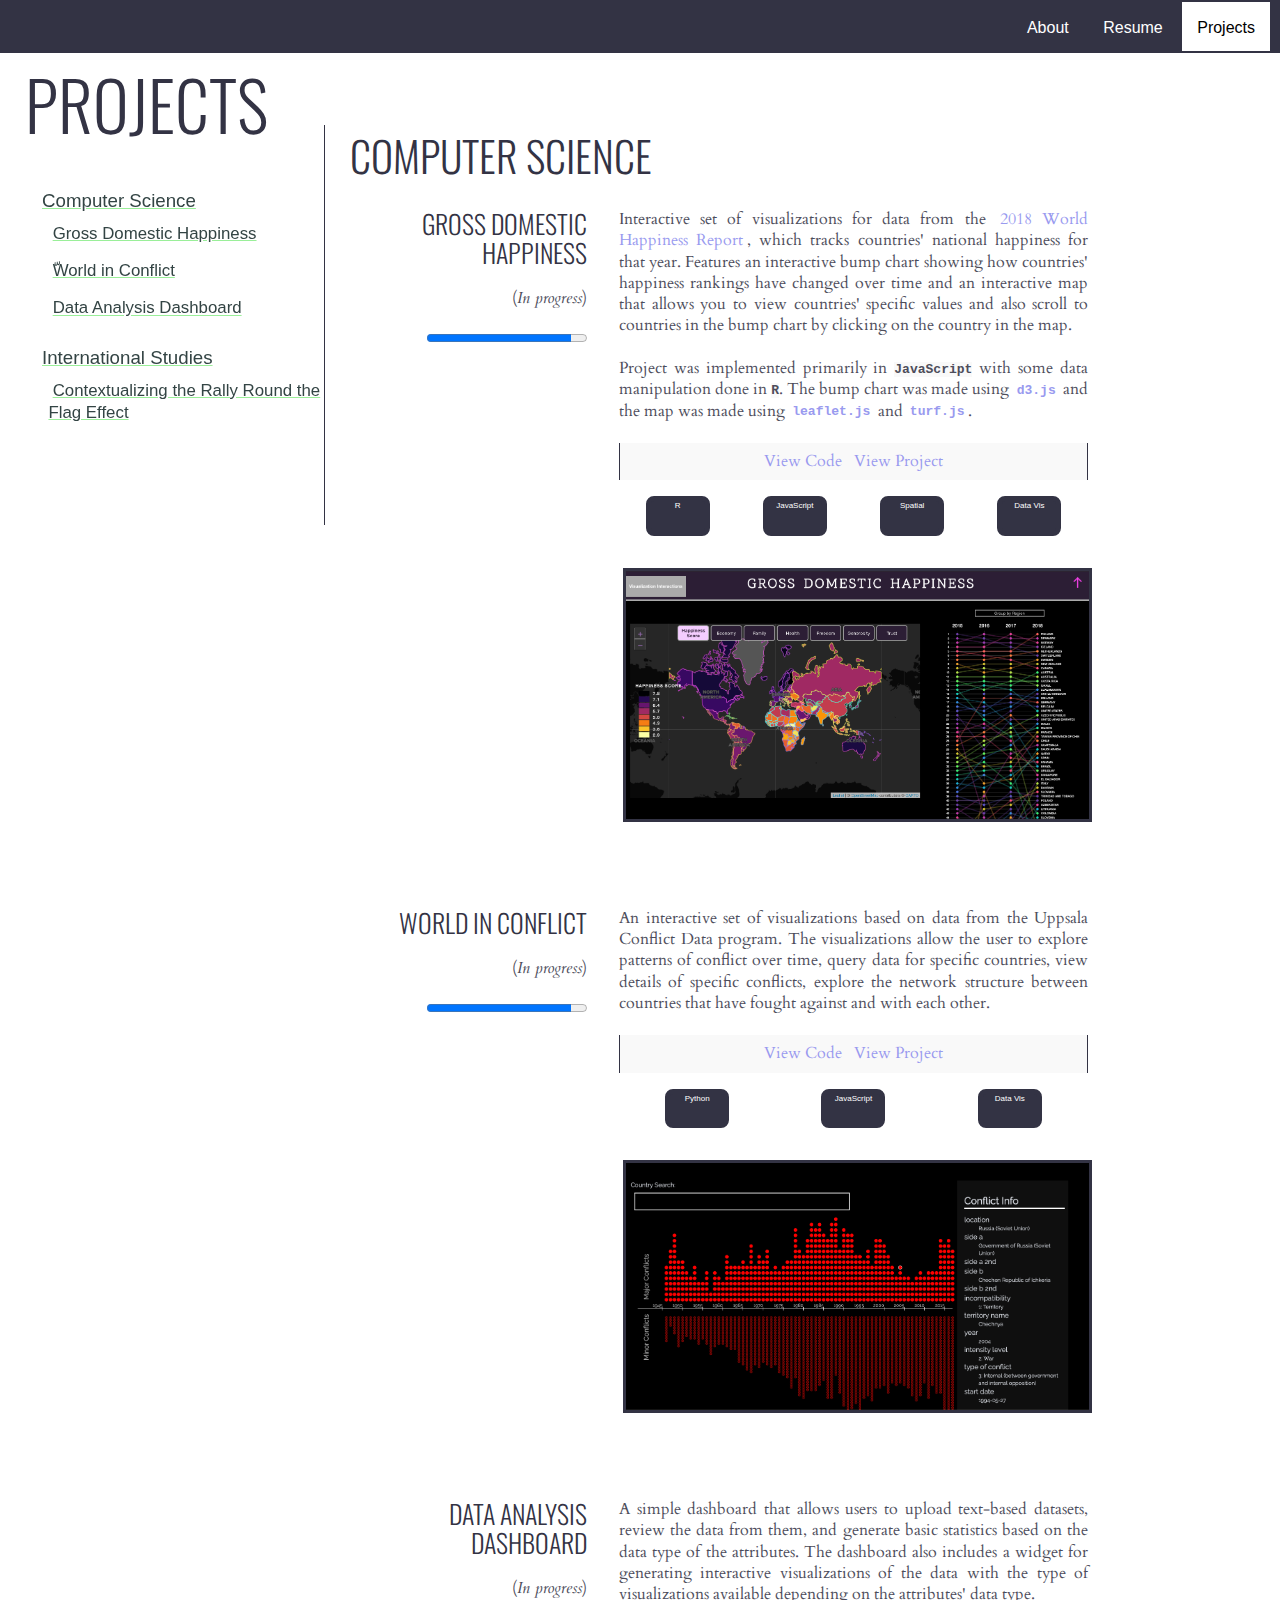
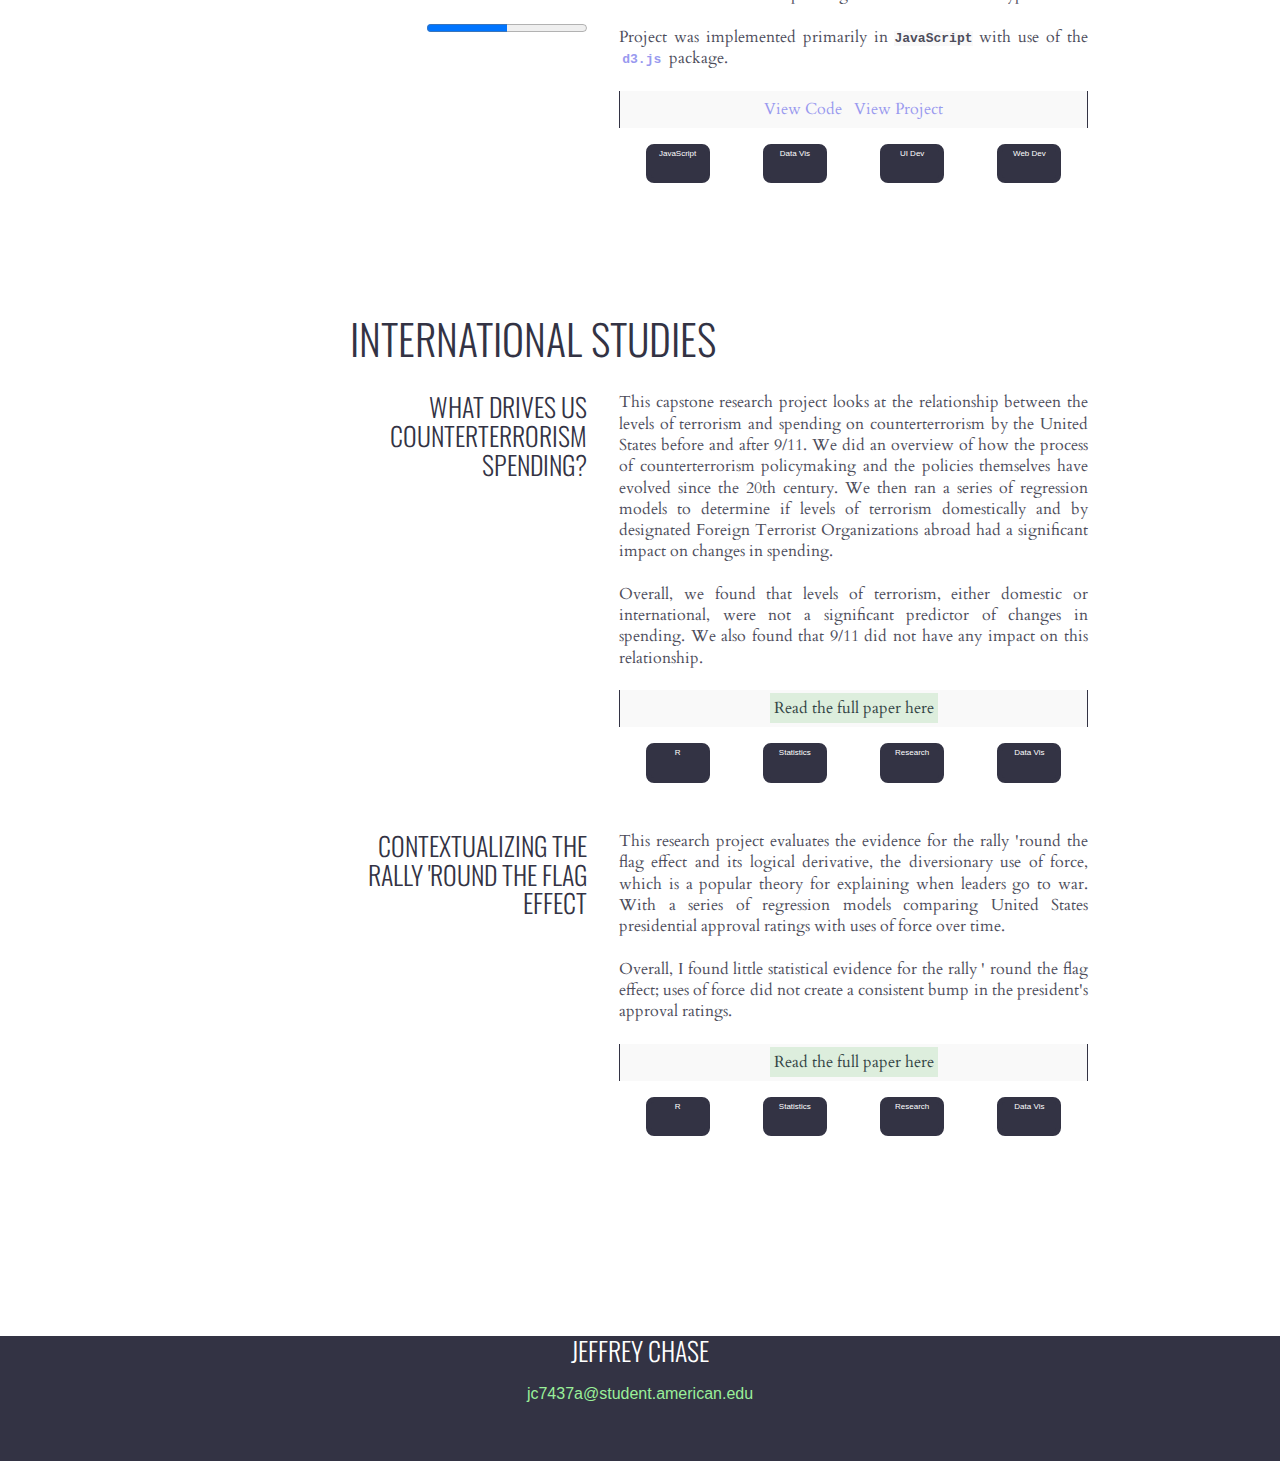
==== commit 7ea7279b: "fixed sidebar link" ====
--- a/projects.html
+++ b/projects.html
@@ -25,6 +25,7 @@
         <a href="#comp-sci">Computer Science</a>
         <ul>
           <li><a href="#gross-domestic-happiness">Gross Domestic Happiness</a></li>
+          <li><a href="#world-in-conflict">ّWorld in Conflict </a></li>
           <li><a href="#data-analysis-dashboard">Data Analysis Dashboard</a></li>
         </ul>
       </li>
@@ -91,14 +92,14 @@
       </div>
       <div class="columns">
         <div class="left">
-          <h3> World in Conflict </h3>
+          <h3 id='world-in-conflict'> World in Conflict </h3>
           <p> (<em>In progress</em>)</p>
           <progress value="90" max="100"></progress>
         </div>
         <div class="right">
-          
-          <p>
-            An interactive set of visualizations based on data from the Uppsala Conflict Data program. The visualizations allow the user to explore patterns of conflict over time, query data for specific countries, view details of specific conflicts, explore the network structure between countries that have fought against and with each other.  
+
+          <p>
+            An interactive set of visualizations based on data from the Uppsala Conflict Data program. The visualizations allow the user to explore patterns of conflict over time, query data for specific countries, view details of specific conflicts, explore the network structure between countries that have fought against and with each other.
           </p>
           <div class="links">
             <a href="https://github.com/jeffrey-chase/world_conflicts">View Code <span class="fab fa-github" target="_blank"> </span></a> <a href="https://jeffrey-chase.github.io/world_conflicts/" target="_blank"> View Project <span class='far fa-window-maximize'></span></a>
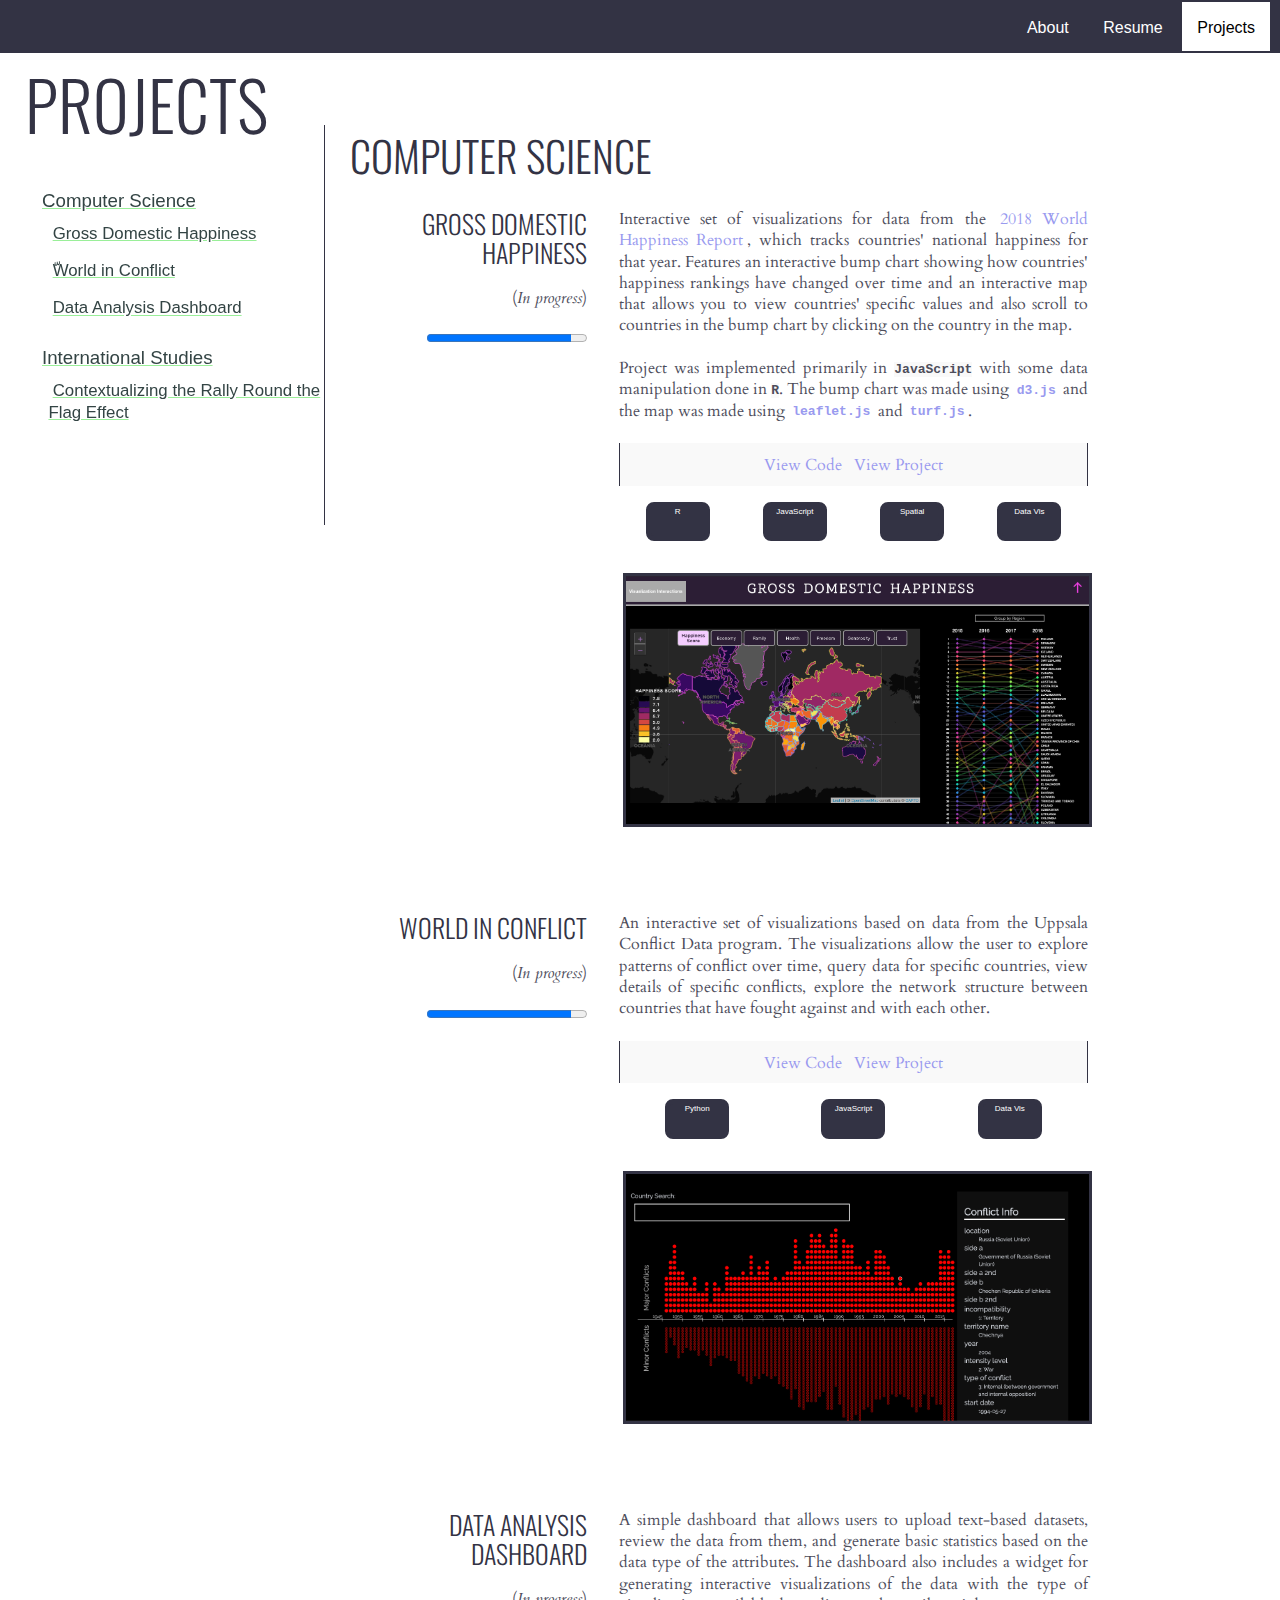
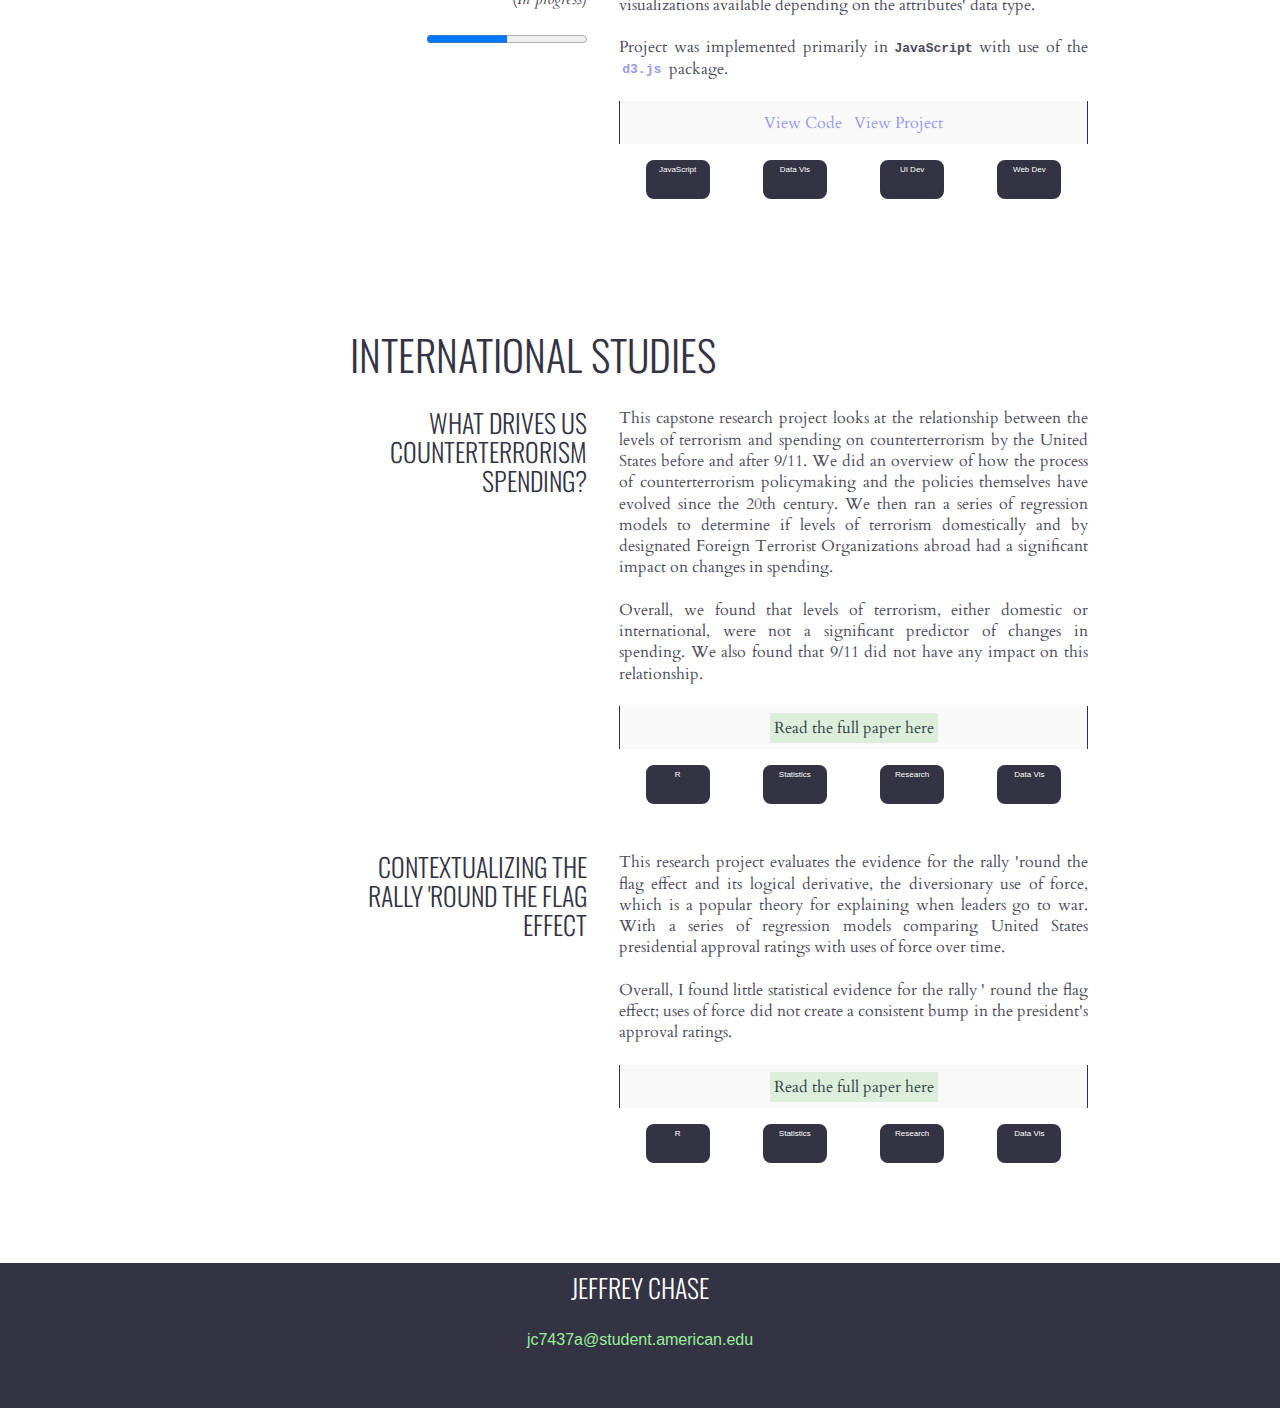
==== commit 47ad6354: "updates" ====
--- a/projects.html
+++ b/projects.html
@@ -10,6 +10,8 @@
   <title>Jeffrey Chase | Personal Webpage</title>
   <link rel="stylesheet" href="styles/reset.css">
   <!--  <link href="https://fonts.googleapis.com/css?family=EB+Garamond|Inconsolata" rel="stylesheet">-->
+  <script src="https://code.jquery.com/jquery-3.4.1.min.js" integrity="sha256-CSXorXvZcTkaix6Yvo6HppcZGetbYMGWSFlBw8HfCJo=" crossorigin="anonymous"></script>
+
   <link rel="stylesheet" href="https://use.fontawesome.com/releases/v5.8.1/css/all.css" integrity="sha384-50oBUHEmvpQ+1lW4y57PTFmhCaXp0ML5d60M1M7uH2+nqUivzIebhndOJK28anvf" crossorigin="anonymous">
   <link rel="stylesheet" href="styles/base.css">
   <script src="scripts/dynamic.js"></script>
@@ -39,7 +41,11 @@
     </ul>
   </header>
   <nav>
-    <button class="navbutton fas fa-bars"></button>
+    <button class="navbutton">
+      <span class="bar" id="top-bar"></span>
+      <span class="bar" id="mid-bar"></span>
+      <span class="bar" id="bottom-bar"></span>
+    </button>
     <ul>
       <li><a href="index.html">About</a></li>
       <li><a href="content/resumes/Jeffrey_Chase_2019_Resume.pdf">Resume</a></li>
@@ -246,8 +252,11 @@
       <ul>
         <li><a href="mailto:jc7437a@student.american.edu">jc7437a@student.american.edu</a></li>
         <li>
-          <a class="fab fa-linkedin" href="https://www.linkedin.com/in/jeffrey-chase-7b0656160/" target="_blank"></a>
-          <a class="fab fa-github" href="https://github.com/jeffrey-chase" target="_blank"></a>
+          <a href="https://www.linkedin.com/in/jeffrey-chase-7b0656160/" target="_blank">
+          <span class="fab fa-linkedin"></span></a>
+          <a href="https://github.com/jeffrey-chase" target="_blank">
+          <span class="fab fa-github"></span>
+          </a>
         </li>
       </ul>
     </div>
--- a/styles/base.css
+++ b/styles/base.css
@@ -13,8 +13,8 @@
 body {
   /*  background-image: url(../content/img/backgrounds/diagonal-lines.svg);*/
   color: #4D4D5B;
-    font-family: 'Cardo', "EB Garamond", "Garamond", "Times New Roman", "Times", serif;
-/*  font-family: "HelveticaNeue-Light", "Helvetica Neue Light", "Helvetica Neue", Helvetica, Arial, "Lucida Grande", sans-serif;*/
+  font-family: 'Cardo', "EB Garamond", "Garamond", "Times New Roman", "Times", serif;
+  /*  font-family: "HelveticaNeue-Light", "Helvetica Neue Light", "Helvetica Neue", Helvetica, Arial, "Lucida Grande", sans-serif;*/
   font-size: 1em;
   height: 100%;
   line-height: 1.33;
@@ -44,7 +44,7 @@
   color: #334;
   font-weight: 300;
   /*  font-family: "HelveticaNeue-Light", "Helvetica Neue Light", "Helvetica Neue", Helvetica, Arial, "Lucida Grande", sans-serif;*/
-  font-family: 'Oswald', sans-serif;
+  font-family: 'Oswald', "Helvetica Neue", Helvetica, sans-serif;
   text-transform: uppercase;
 }
 
@@ -77,6 +77,7 @@
   background: #DDEEDD;
   color: #334444;
   padding: 0.25em;
+  transition: 500ms ease;
 }
 
 a:visited {
@@ -89,6 +90,12 @@
   text-decoration: none;
 }
 
+a:hover span,
+a:hover i {
+  transform: translateY(-5px);
+  transition-duration: 500ms;
+}
+
 a[href^='http'] {
   background: none;
   border-bottom: none;
@@ -99,7 +106,7 @@
   color: #9AEF99;
 }
 
-a[class^='fa'] {
+a span[class^='fa'] {
   color: inherit;
   font-size: 1.25em;
 }
@@ -125,7 +132,10 @@
   width: 100%;
 }
 
-
+img.preview:hover {
+  transform: translateY(-5px);
+  box-shadow: 0 5px 5px black;
+}
 
 
 /* Header and Navigation Bar Styling */
@@ -141,6 +151,7 @@
   /*  float: right;*/
   display: block;
   margin: 0 auto;
+  min-width: 250px;
   width: 66%;
   content: "";
 
@@ -160,6 +171,7 @@
 
 
 header [class^='fa']::before {
+  color: #334;
   font-size: 1.5em;
 }
 
@@ -168,7 +180,6 @@
   background: #334;
   border-bottom: 0.25em solid #334;
   font-family: "HelveticaNeue-Light", "Helvetica Neue Light", "Helvetica Neue", Helvetica, Arial, "Lucida Grande", sans-serif;
-  /*  padding: 15px;*/
   position: fixed;
   text-align: right;
   top: 0px;
@@ -177,10 +188,72 @@
   width: 100%;
 }
 
+.navbutton {
+  background: #334;
+  border: none;
+  height: 16px;
+  margin: 10px;
+  width: 20px;
+  position: relative;
+  right: 5%;
+}
+
+.navbutton * {
+  transition-duration: 500ms;
+}
+
+.navbutton:active .bar,
+.navbutton:hover .bar {
+  background: #9AEF99 !important;
+}
+
+.navbutton .bar {
+  background: white;
+  content: "";
+  height: 3px;
+  width: 20px;
+  position: absolute;
+}
+
+nav *:hover {
+  border: none;
+}
+
+#top-bar {
+  top: 0;
+}
+
+#bottom-bar {
+  top: 16px;
+}
+
+#mid-bar {
+  top: 8px;
+}
+
+.navbutton.show .bar {
+  top: 7.5px !important;
+  width: 25px;
+}
+
+.navbutton.show #top-bar {
+  transform: rotate(40deg);
+}
+
+.navbutton.show #bottom-bar {
+  transform: rotate(320deg);
+}
+
+.navbutton.show #mid-bar {
+  display: none;
+}
+
 nav ul {
-  display: none;
+  height: 0;
+  overflow: hidden;
+  transition-duration: 1s;
+  transition-delay: 200ms;
   width: 100vw;
-
 }
 
 nav li {
@@ -191,21 +264,9 @@
 
 nav ul.show {
   display: block;
-  margin: 0;
+  height: 160px;
+  /*  margin: 10px;*/
   padding: 0;
-}
-
-.navbutton {
-  border: none;
-  background: #333344;
-  color: white;
-  display: inline-block;
-  font-size: 1.5em;
-  padding: 10px;
-}
-
-.navbutton:active {
-  color: #9AEF99;
 }
 
 nav a {
@@ -214,6 +275,11 @@
   display: inline-block;
   padding: 15px 15px 10px 15px;
   width: 100%;
+}
+
+nav a:hover {
+  border: none;
+  transform: none;
 }
 
 nav a:hover,
@@ -244,6 +310,7 @@
   text-align: center;
   width: 100%;
 }
+
 footer *:last-child {
   margin-bottom: 0;
   padding-bottom: 5px;
@@ -251,6 +318,7 @@
 
 footer h3 {
   color: white !important;
+  padding: 10px;
 }
 
 footer a {
@@ -321,8 +389,11 @@
   color: white;
   height: 2.47em;
   width: 4em;
-
-
+}
+
+.tags div:hover {
+  transform: translate(-5px, -5px);
+  box-shadow: 5px 5px 10px black;
 }
 
 .tags div span:nth-child(1) {
@@ -335,7 +406,7 @@
 }
 
 article:last-of-type {
-  margin-bottom: 200px;
+  margin-bottom: 100px;
 }
 
 li {
@@ -397,9 +468,13 @@
     padding: 2px 10px;
   }
 
-  nav ul {
+
+  nav ul,
+  nav ul.show {
     display: inline-block;
     float: right;
+    height: auto;
+    overflow: auto;
     position: relative;
     width: auto;
   }
@@ -411,10 +486,14 @@
     width: auto;
   }
 
+  nav a:hover {
+    border-bottom: 0.215em solid #9AEF99;
+  }
+
   .left * {
     text-align: right;
   }
-  
+
   .left progress {
     float: right;
   }
